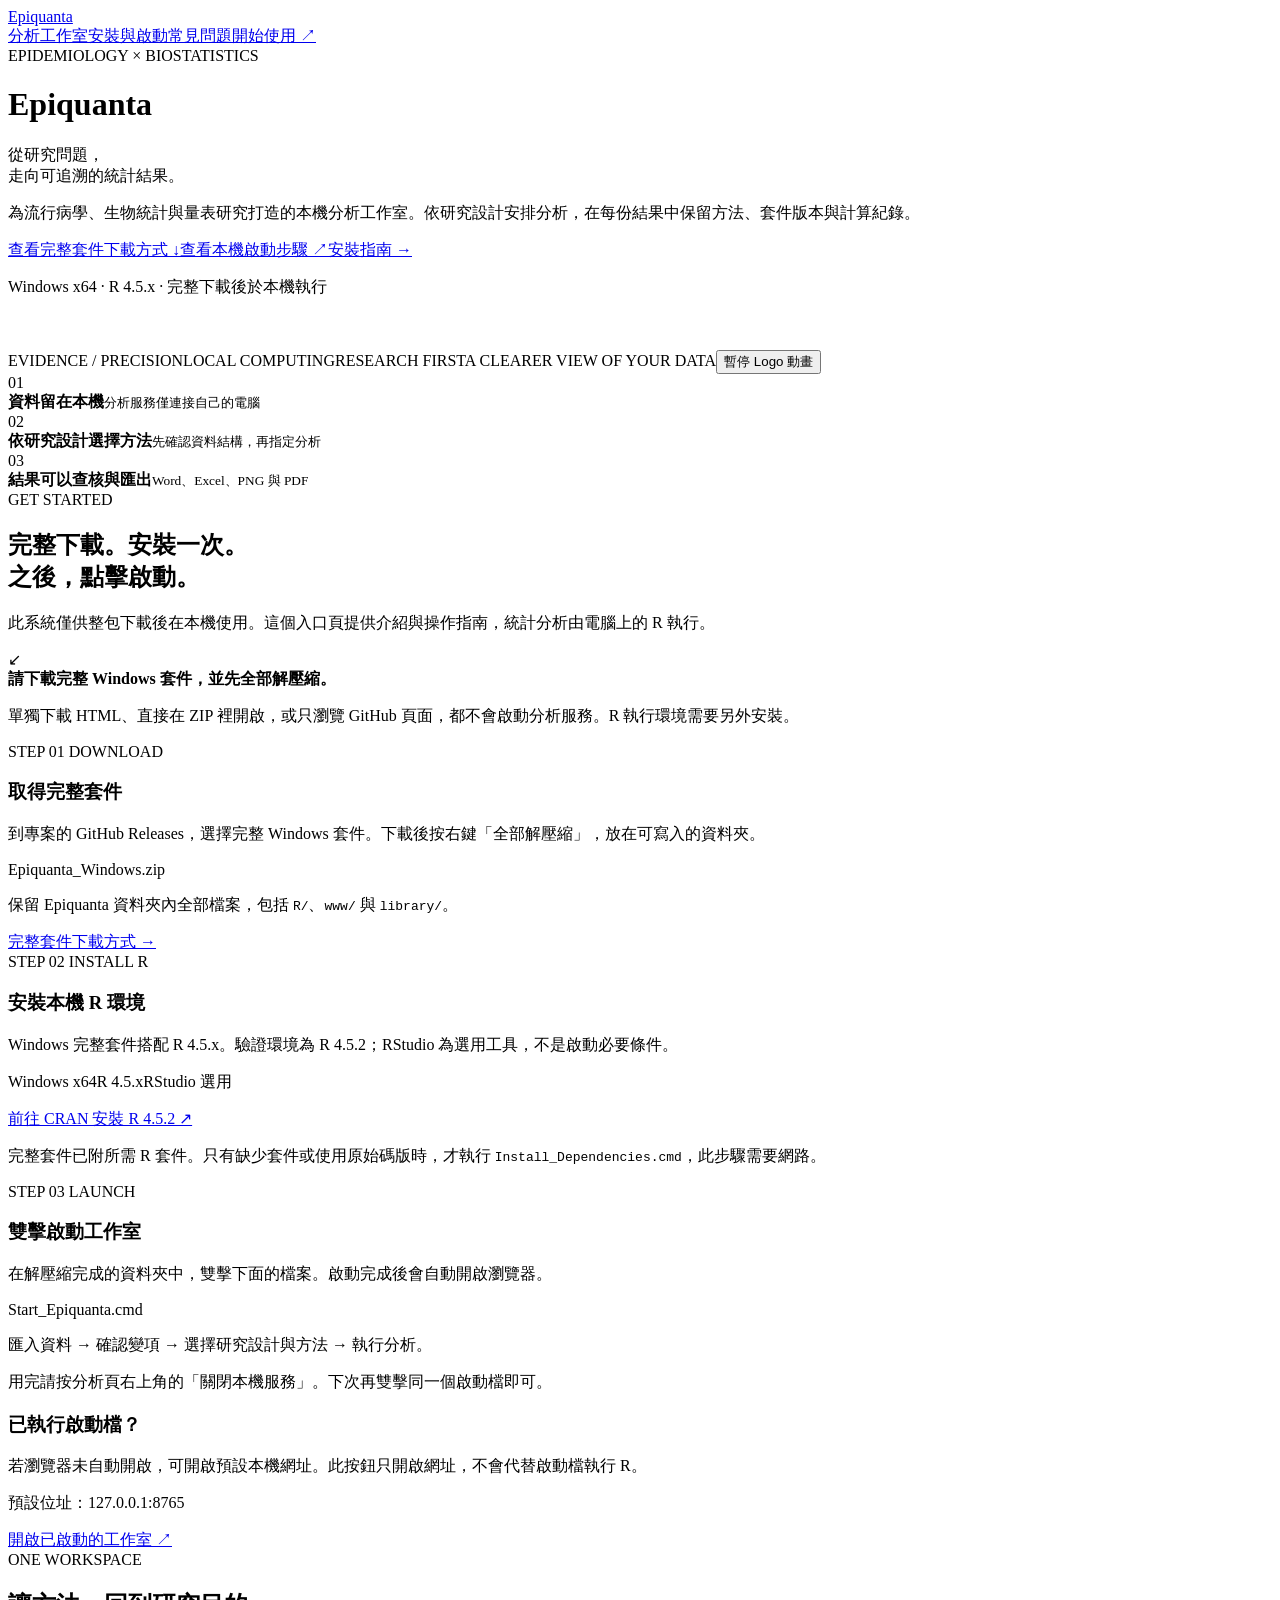
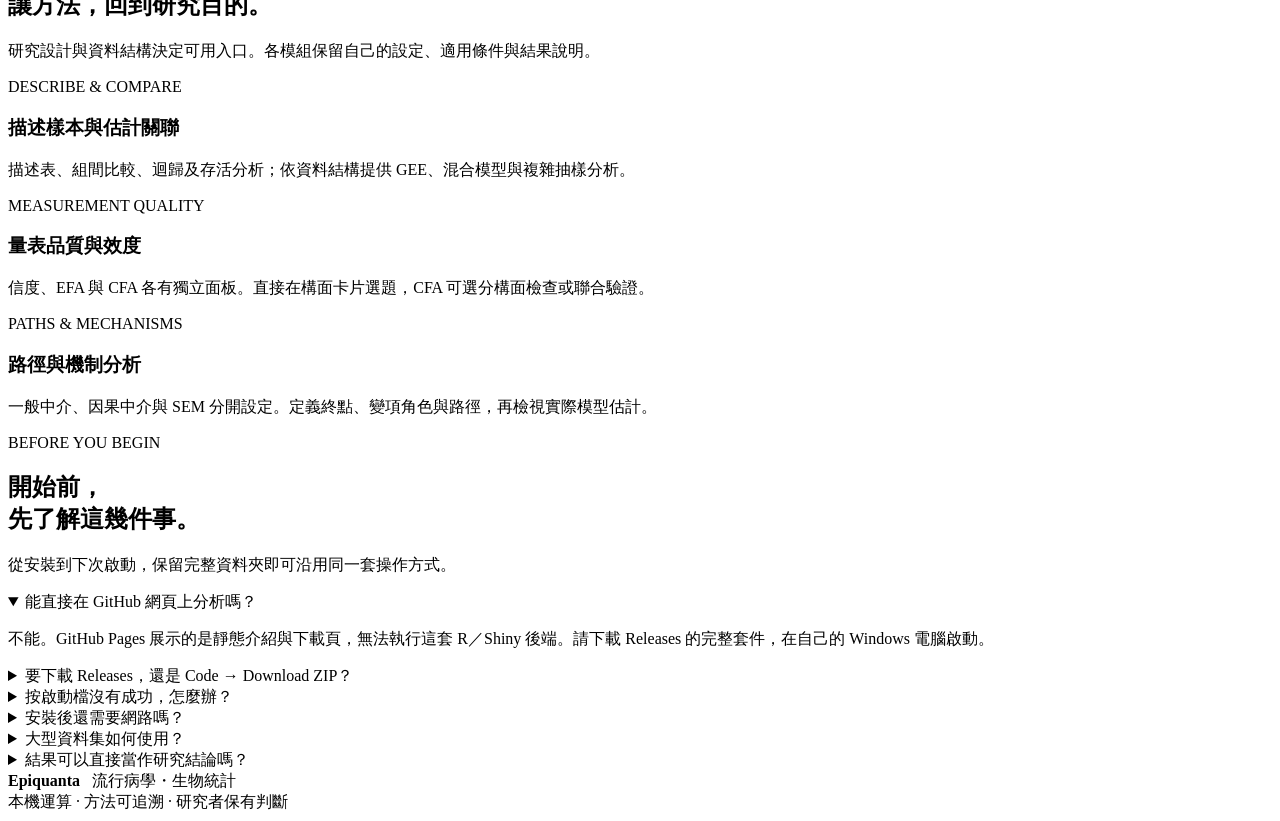
==== index.html @ 0025120f "Initial Epiquanta release" ====
<!doctype html>
<html lang="zh-Hant-TW">
<head><meta charset="utf-8"><meta name="viewport" content="width=device-width,initial-scale=1"><meta name="description" content="Epiquanta 流行病學與生物統計工作室。下載 Windows 完整套件，在自己的電腦進行統計分析。"><meta name="theme-color" content="#080f1c"><title>Epiquanta｜流行病學與生物統計工作室</title><link rel="icon" href="www/epiquanta-favicon.svg" type="image/svg+xml"><link rel="stylesheet" href="www/landing/site.css"><script src="www/landing/config.js" defer></script><script src="www/landing/site.js" defer></script></head>
<body>
<header><nav class="wrap nav" aria-label="主導覽"><a class="brand" href="#home"><img src="www/epiquanta-mark.svg" alt="">Epiquanta</a><div class="nav-links"><a href="#features">分析工作室</a><a href="#install">安裝與啟動</a><a href="#faq">常見問題</a><a class="nav-cta" href="#install">開始使用 ↗</a></div></nav></header>
<main id="home">
<div class="wrap">
<div class="hero"><div><span class="pill"><span class="dot"></span>EPIDEMIOLOGY × BIOSTATISTICS</span><h1>Epi<span>quanta</span></h1><p class="hero-tagline">從研究問題，<br>走向可追溯的統計結果。</p><p class="hero-copy">為流行病學、生物統計與量表研究打造的本機分析工作室。依研究設計安排分析，在每份結果中保留方法、套件版本與計算紀錄。</p><div class="actions"><a class="btn btn-primary download-main" href="#install" data-download>查看完整套件下載方式 ↓</a><a class="btn btn-primary local-only" href="#launch">查看本機啟動步驟 ↗</a><a class="btn" href="#install">安裝指南 <span>→</span></a></div><p class="micro">Windows x64 · R 4.5.x · 完整下載後於本機執行</p></div>
<div class="hero-visual" id="brand-scene" role="group" aria-label="Epiquanta 立體旋轉標誌"><div class="orbit" aria-hidden="true"></div><div class="orbit second" aria-hidden="true"></div><div class="coin" aria-hidden="true"><div class="coin-layer"></div><div class="coin-layer"></div><div class="coin-layer"></div><div class="coin-layer"></div><div class="coin-layer"></div><div class="face front"><img src="www/epiquanta-mark.svg" alt=""></div><div class="face back"><img src="www/epiquanta-mark.svg" alt=""></div></div><span class="visual-label top">EVIDENCE / PRECISION</span><span class="visual-label left">LOCAL COMPUTING</span><span class="visual-label right">RESEARCH FIRST</span><span class="visual-caption">A CLEARER VIEW OF YOUR DATA</span><button class="pause" id="pause-motion" type="button" aria-pressed="false">暫停 Logo 動畫</button></div></div>
<div class="facts"><div class="fact"><span>01</span><div><strong>資料留在本機</strong><small>分析服務僅連接自己的電腦</small></div></div><div class="fact"><span>02</span><div><strong>依研究設計選擇方法</strong><small>先確認資料結構，再指定分析</small></div></div><div class="fact"><span>03</span><div><strong>結果可以查核與匯出</strong><small>Word、Excel、PNG 與 PDF</small></div></div></div>
<section id="install"><div class="section-head"><div><div class="eyebrow">GET STARTED</div><h2>完整下載。安裝一次。<br>之後，點擊啟動。</h2></div><p>此系統僅供整包下載後在本機使用。這個入口頁提供介紹與操作指南，統計分析由電腦上的 R 執行。</p></div>
<div class="notice"><span class="icon" aria-hidden="true">↙</span><div><strong>請下載完整 Windows 套件，並先全部解壓縮。</strong><p>單獨下載 HTML、直接在 ZIP 裡開啟，或只瀏覽 GitHub 頁面，都不會啟動分析服務。R 執行環境需要另外安裝。</p></div></div>
<div class="steps"><article class="step"><div class="step-no">STEP 01 <span>DOWNLOAD</span></div><h3>取得完整套件</h3><p>到專案的 GitHub Releases，選擇完整 Windows 套件。下載後按右鍵「全部解壓縮」，放在可寫入的資料夾。</p><div class="file-token">Epiquanta_Windows.zip</div><p>保留 Epiquanta 資料夾內全部檔案，包括 <code>R/</code>、<code>www/</code> 與 <code>library/</code>。</p><a data-download href="#download-help">完整套件下載方式 →</a></article>
<article class="step"><div class="step-no">STEP 02 <span>INSTALL R</span></div><h3>安裝本機 R 環境</h3><p>Windows 完整套件搭配 R 4.5.x。驗證環境為 R 4.5.2；RStudio 為選用工具，不是啟動必要條件。</p><div class="tag-row"><span>Windows x64</span><span>R 4.5.x</span><span>RStudio 選用</span></div><p><a href="https://cran.r-project.org/bin/windows/base/old/4.5.2/" target="_blank" rel="noopener noreferrer">前往 CRAN 安裝 R 4.5.2 ↗</a></p><p>完整套件已附所需 R 套件。只有缺少套件或使用原始碼版時，才執行 <code>Install_Dependencies.cmd</code>，此步驟需要網路。</p></article>
<article class="step" id="launch"><div class="step-no">STEP 03 <span>LAUNCH</span></div><h3>雙擊啟動工作室</h3><p>在解壓縮完成的資料夾中，雙擊下面的檔案。啟動完成後會自動開啟瀏覽器。</p><div class="file-token">Start_Epiquanta.cmd</div><p>匯入資料 → 確認變項 → 選擇研究設計與方法 → 執行分析。</p><p>用完請按分析頁右上角的「關閉本機服務」。下次再雙擊同一個啟動檔即可。</p></article></div>
<div class="launch-panel"><div><h3>已執行啟動檔？</h3><p>若瀏覽器未自動開啟，可開啟預設本機網址。此按鈕只開啟網址，不會代替啟動檔執行 R。</p><p class="micro">預設位址：127.0.0.1:8765</p></div><a class="btn" href="http://127.0.0.1:8765/" target="_blank" rel="noopener">開啟已啟動的工作室 ↗</a></div>
</section>
<section id="features"><div class="section-head"><div><div class="eyebrow">ONE WORKSPACE</div><h2>讓方法，回到研究目的。</h2></div><p>研究設計與資料結構決定可用入口。各模組保留自己的設定、適用條件與結果說明。</p></div><div class="features"><article class="feature"><span>DESCRIBE & COMPARE</span><h3>描述樣本與估計關聯</h3><p>描述表、組間比較、迴歸及存活分析；依資料結構提供 GEE、混合模型與複雜抽樣分析。</p></article><article class="feature"><span>MEASUREMENT QUALITY</span><h3>量表品質與效度</h3><p>信度、EFA 與 CFA 各有獨立面板。直接在構面卡片選題，CFA 可選分構面檢查或聯合驗證。</p></article><article class="feature"><span>PATHS & MECHANISMS</span><h3>路徑與機制分析</h3><p>一般中介、因果中介與 SEM 分開設定。定義終點、變項角色與路徑，再檢視實際模型估計。</p></article></div></section>
<section id="faq" class="faq"><div><div class="eyebrow">BEFORE YOU BEGIN</div><h2>開始前，<br>先了解這幾件事。</h2><p>從安裝到下次啟動，保留完整資料夾即可沿用同一套操作方式。</p></div><div><details open><summary>能直接在 GitHub 網頁上分析嗎？</summary><p>不能。GitHub Pages 展示的是靜態介紹與下載頁，無法執行這套 R／Shiny 後端。請下載 Releases 的完整套件，在自己的 Windows 電腦啟動。</p></details><details id="download-help"><summary>要下載 Releases，還是 Code → Download ZIP？</summary><p id="release-status">一般使用者請到此專案 GitHub 的 Releases，下載 Epiquanta_Windows.zip。Code → Download ZIP 是原始碼版，沒有預先安裝的 library 套件，需要另外安裝相依套件。</p><p><a data-releases href="#install">查看完整套件與安裝步驟 →</a></p></details><details><summary>按啟動檔沒有成功，怎麼辦？</summary><p>先確認已完整解壓縮，並安裝 Windows x64 的 R 4.5.x。保留啟動時的錯誤訊息，查看 <code>logs/server-error.log</code> 與 <code>logs/launcher-error.log</code>。若提示缺少套件，執行 <code>Install_Dependencies.cmd</code>。若 8765 被其他程式占用，先關閉該程式再重啟。</p></details><details><summary>安裝後還需要網路嗎？</summary><p>完整套件與 R 安裝完成後，啟動及分析可在本機進行。首次下載 R、完整套件或補裝 R 套件需要網路；本程式沒有上傳研究資料到雲端分析的流程。</p></details><details><summary>大型資料集如何使用？</summary><p>進入工作室後選「本機大檔（免上傳）」，先讀取欄名並選擇必要欄位。資料與模型矩陣仍使用記憶體，所需 RAM 可能高於檔案大小。詳細操作可在工作室的「方法與操作」查看。</p></details><details><summary>結果可以直接當作研究結論嗎？</summary><p>結果反映你指定的資料與模型，仍需檢查研究設計、資料品質、模型假設及估計限制。軟體不會代替研究者決定變項、刪題或判定因果。</p></details></div></section>
</div></main><footer><div class="wrap footer-inner"><div><strong>Epiquanta</strong> &nbsp; 流行病學・生物統計</div><div>本機運算 · 方法可追溯 · 研究者保有判斷</div></div></footer>
</body></html>
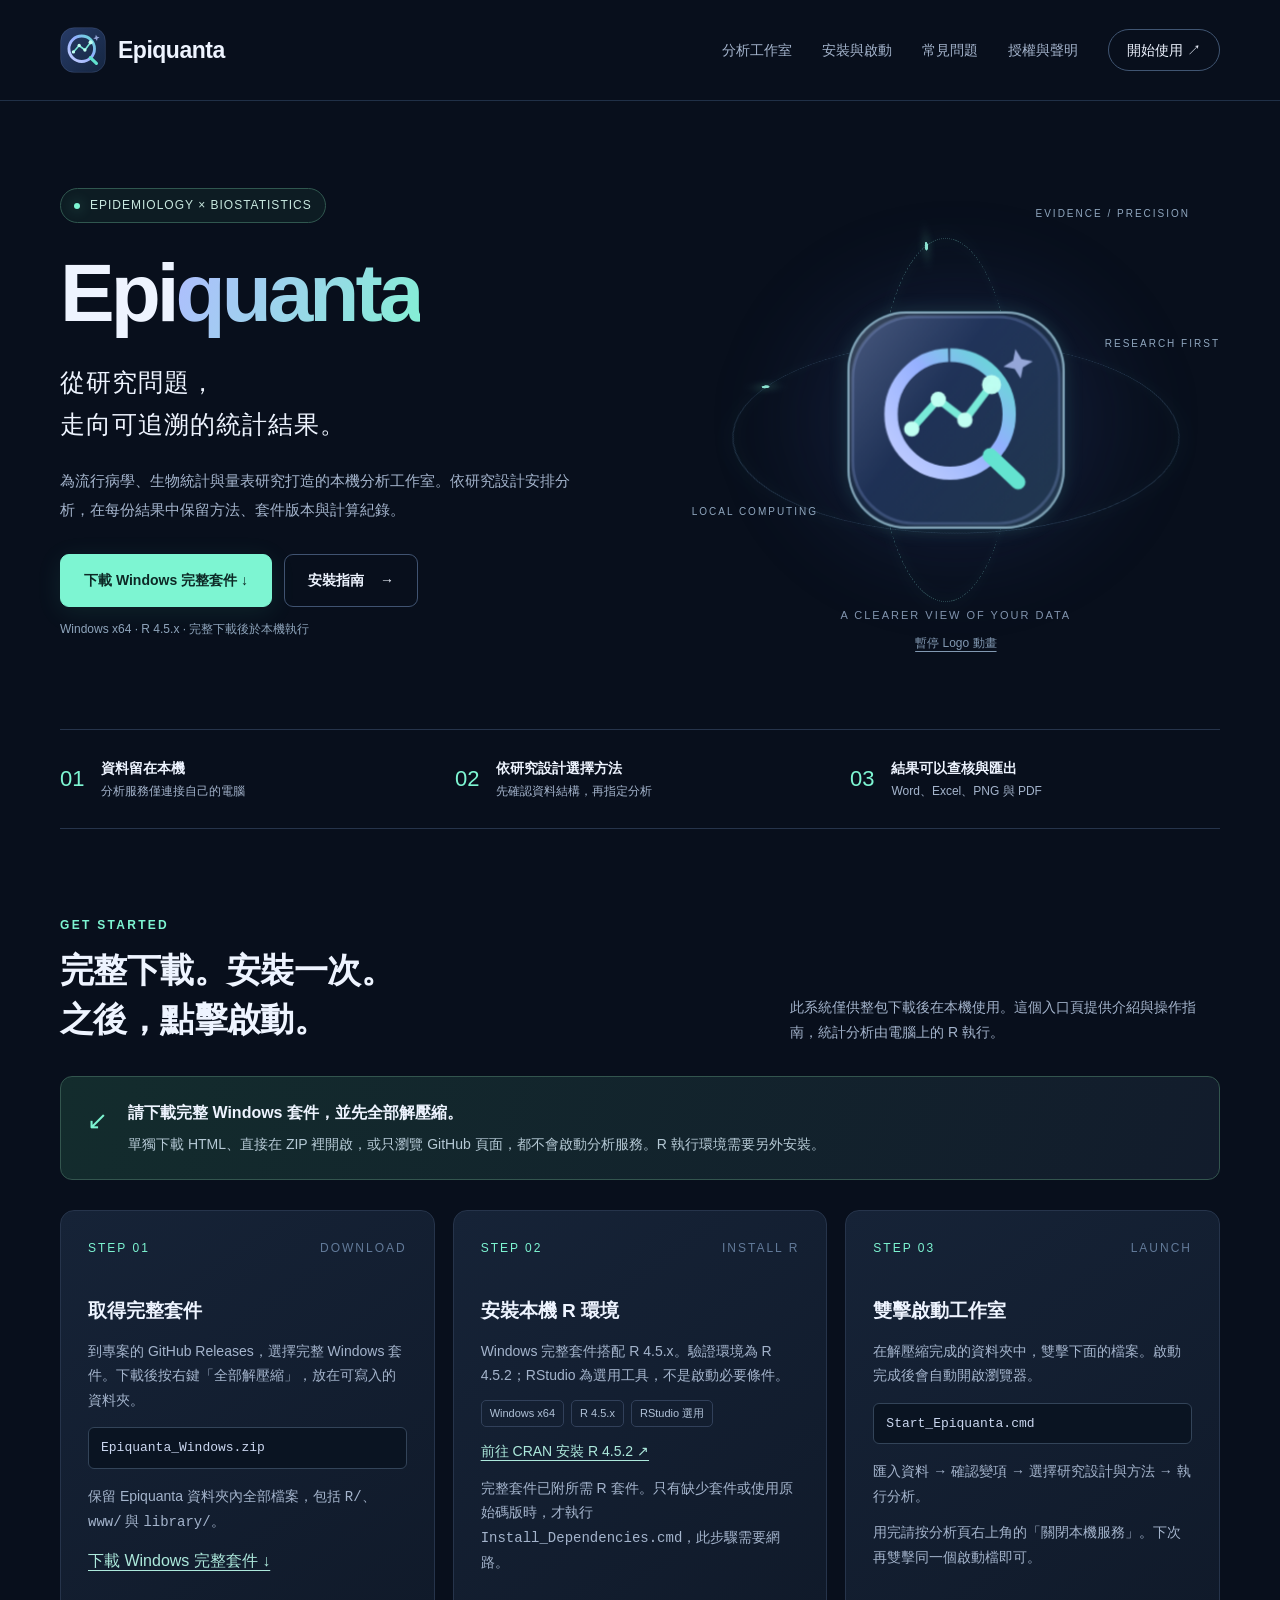
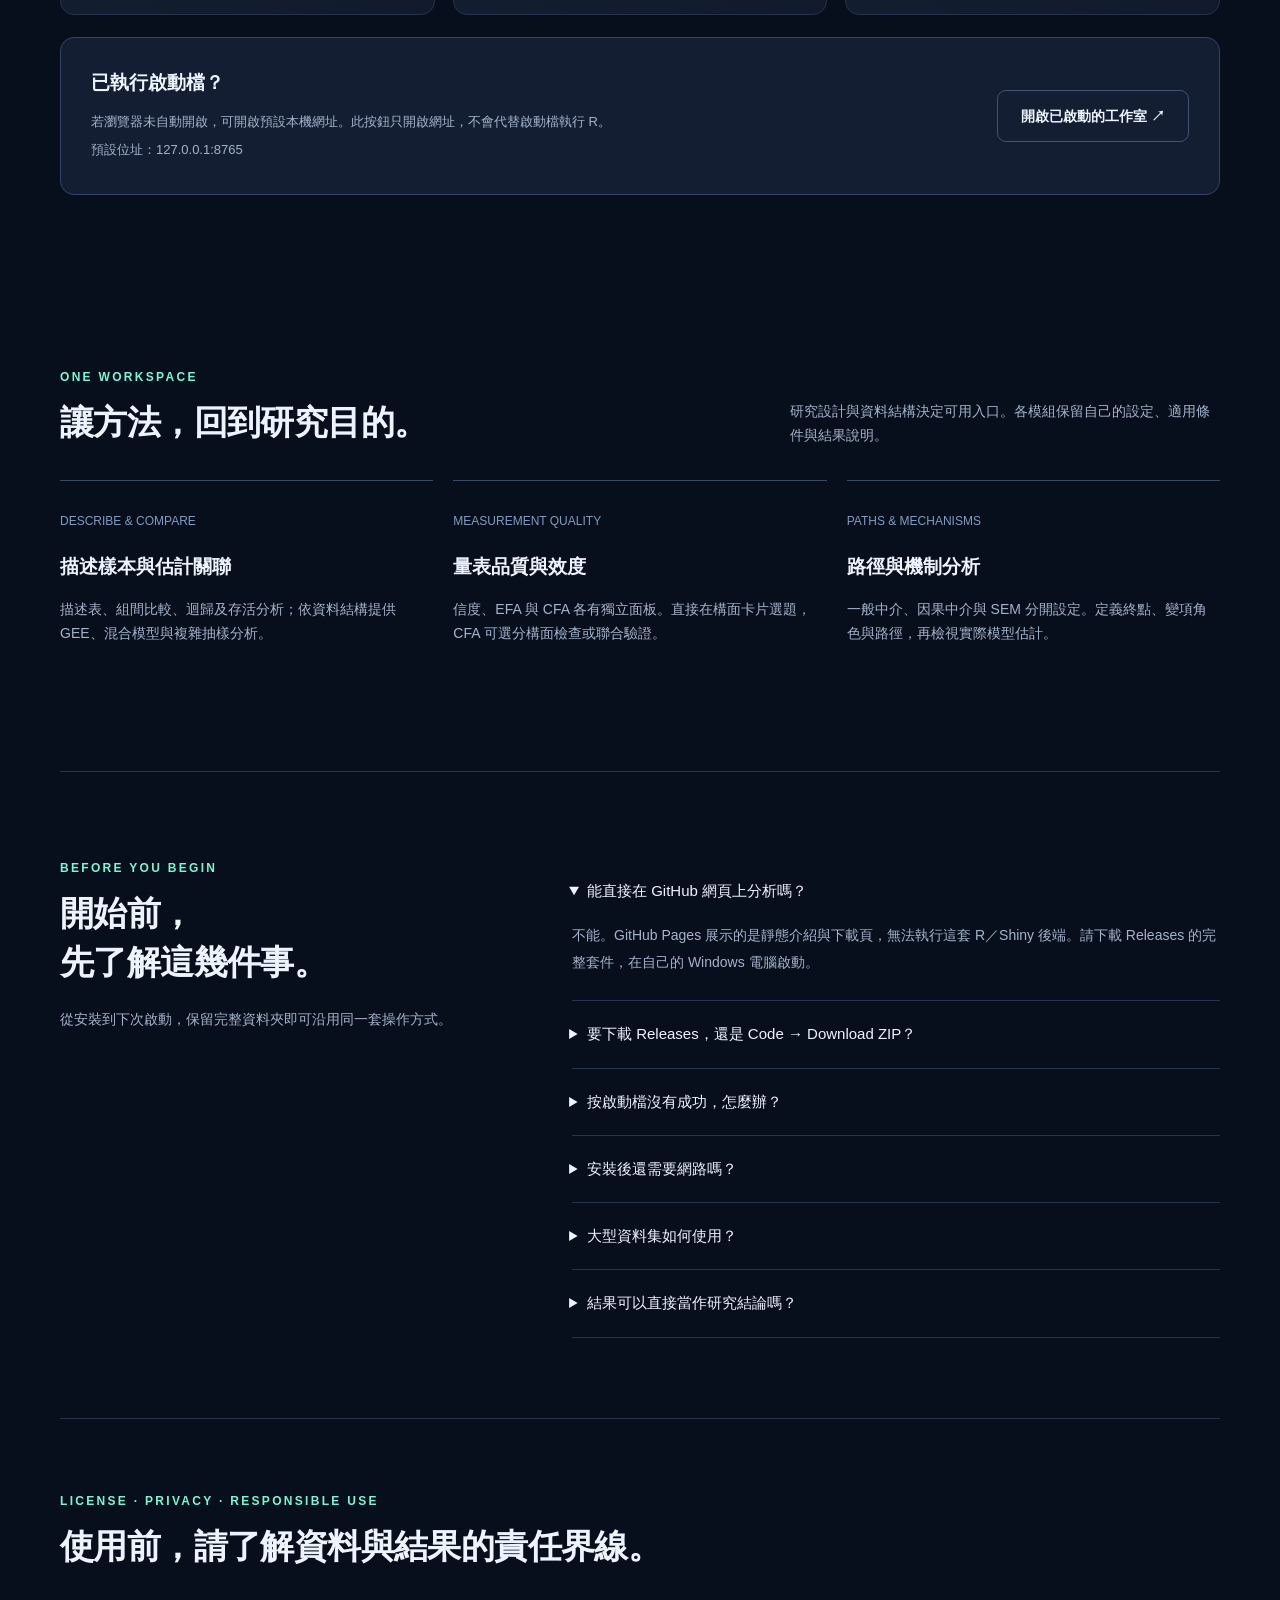
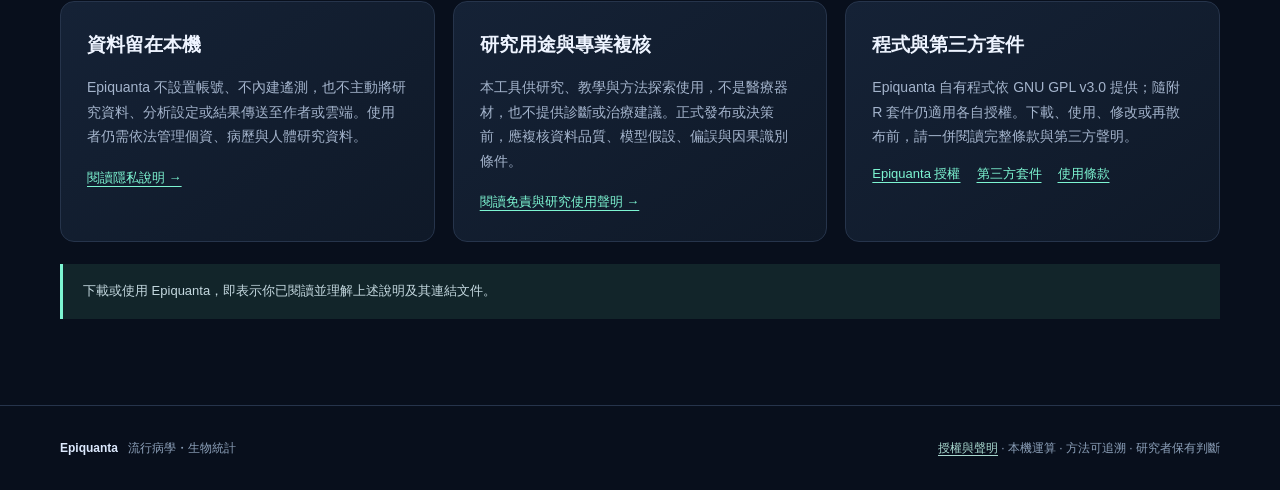
==== commit c72b6924: "Add files via upload" ====
--- a/index.html
+++ b/index.html
@@ -1,21 +1,22 @@
-<!doctype html>
-<html lang="zh-Hant-TW">
-<head><meta charset="utf-8"><meta name="viewport" content="width=device-width,initial-scale=1"><meta name="description" content="Epiquanta 流行病學與生物統計工作室。下載 Windows 完整套件，在自己的電腦進行統計分析。"><meta name="theme-color" content="#080f1c"><title>Epiquanta｜流行病學與生物統計工作室</title><link rel="icon" href="www/epiquanta-favicon.svg" type="image/svg+xml"><link rel="stylesheet" href="www/landing/site.css"><script src="www/landing/config.js" defer></script><script src="www/landing/site.js" defer></script></head>
-<body>
-<header><nav class="wrap nav" aria-label="主導覽"><a class="brand" href="#home"><img src="www/epiquanta-mark.svg" alt="">Epiquanta</a><div class="nav-links"><a href="#features">分析工作室</a><a href="#install">安裝與啟動</a><a href="#faq">常見問題</a><a class="nav-cta" href="#install">開始使用 ↗</a></div></nav></header>
-<main id="home">
-<div class="wrap">
-<div class="hero"><div><span class="pill"><span class="dot"></span>EPIDEMIOLOGY × BIOSTATISTICS</span><h1>Epi<span>quanta</span></h1><p class="hero-tagline">從研究問題，<br>走向可追溯的統計結果。</p><p class="hero-copy">為流行病學、生物統計與量表研究打造的本機分析工作室。依研究設計安排分析，在每份結果中保留方法、套件版本與計算紀錄。</p><div class="actions"><a class="btn btn-primary download-main" href="#install" data-download>查看完整套件下載方式 ↓</a><a class="btn btn-primary local-only" href="#launch">查看本機啟動步驟 ↗</a><a class="btn" href="#install">安裝指南 <span>→</span></a></div><p class="micro">Windows x64 · R 4.5.x · 完整下載後於本機執行</p></div>
-<div class="hero-visual" id="brand-scene" role="group" aria-label="Epiquanta 立體旋轉標誌"><div class="orbit" aria-hidden="true"></div><div class="orbit second" aria-hidden="true"></div><div class="coin" aria-hidden="true"><div class="coin-layer"></div><div class="coin-layer"></div><div class="coin-layer"></div><div class="coin-layer"></div><div class="coin-layer"></div><div class="face front"><img src="www/epiquanta-mark.svg" alt=""></div><div class="face back"><img src="www/epiquanta-mark.svg" alt=""></div></div><span class="visual-label top">EVIDENCE / PRECISION</span><span class="visual-label left">LOCAL COMPUTING</span><span class="visual-label right">RESEARCH FIRST</span><span class="visual-caption">A CLEARER VIEW OF YOUR DATA</span><button class="pause" id="pause-motion" type="button" aria-pressed="false">暫停 Logo 動畫</button></div></div>
+<!doctype html>
+<html lang="zh-Hant-TW">
+<head><meta charset="utf-8"><meta name="viewport" content="width=device-width,initial-scale=1"><meta name="description" content="Epiquanta 流行病學與生物統計工作室。下載 Windows 完整套件，在自己的電腦進行統計分析。"><meta name="theme-color" content="#080f1c"><title>Epiquanta｜流行病學與生物統計工作室</title><link rel="icon" href="epiquanta-favicon.svg" type="image/svg+xml"><link rel="stylesheet" href="site.css"><link rel="stylesheet" href="legal.css"><script src="config.js" defer></script><script src="site.js" defer></script></head>
+<body>
+<header><nav class="wrap nav" aria-label="主導覽"><a class="brand" href="#home"><img src="epiquanta-mark.svg" alt="">Epiquanta</a><div class="nav-links"><a href="#features">分析工作室</a><a href="#install">安裝與啟動</a><a href="#faq">常見問題</a><a href="#legal">授權與聲明</a><a class="nav-cta" href="#install">開始使用 ↗</a></div></nav></header>
+<main id="home">
+<div class="wrap">
+<div class="hero"><div><span class="pill"><span class="dot"></span>EPIDEMIOLOGY × BIOSTATISTICS</span><h1>Epi<span>quanta</span></h1><p class="hero-tagline">從研究問題，<br>走向可追溯的統計結果。</p><p class="hero-copy">為流行病學、生物統計與量表研究打造的本機分析工作室。依研究設計安排分析，在每份結果中保留方法、套件版本與計算紀錄。</p><div class="actions"><a class="btn btn-primary download-main" href="#install" data-download>查看完整套件下載方式 ↓</a><a class="btn btn-primary local-only" href="#launch">查看本機啟動步驟 ↗</a><a class="btn" href="#install">安裝指南 <span>→</span></a></div><p class="micro">Windows x64 · R 4.5.x · 完整下載後於本機執行</p></div>
+<div class="hero-visual" id="brand-scene" role="group" aria-label="Epiquanta 立體旋轉標誌"><div class="orbit" aria-hidden="true"></div><div class="orbit second" aria-hidden="true"></div><div class="coin" aria-hidden="true"><div class="coin-layer"></div><div class="coin-layer"></div><div class="coin-layer"></div><div class="coin-layer"></div><div class="coin-layer"></div><div class="face front"><img src="epiquanta-mark.svg" alt=""></div><div class="face back"><img src="epiquanta-mark.svg" alt=""></div></div><span class="visual-label top">EVIDENCE / PRECISION</span><span class="visual-label left">LOCAL COMPUTING</span><span class="visual-label right">RESEARCH FIRST</span><span class="visual-caption">A CLEARER VIEW OF YOUR DATA</span><button class="pause" id="pause-motion" type="button" aria-pressed="false">暫停 Logo 動畫</button></div></div>
 <div class="facts"><div class="fact"><span>01</span><div><strong>資料留在本機</strong><small>分析服務僅連接自己的電腦</small></div></div><div class="fact"><span>02</span><div><strong>依研究設計選擇方法</strong><small>先確認資料結構，再指定分析</small></div></div><div class="fact"><span>03</span><div><strong>結果可以查核與匯出</strong><small>Word、Excel、PNG 與 PDF</small></div></div></div>
-<section id="install"><div class="section-head"><div><div class="eyebrow">GET STARTED</div><h2>完整下載。安裝一次。<br>之後，點擊啟動。</h2></div><p>此系統僅供整包下載後在本機使用。這個入口頁提供介紹與操作指南，統計分析由電腦上的 R 執行。</p></div>
-<div class="notice"><span class="icon" aria-hidden="true">↙</span><div><strong>請下載完整 Windows 套件，並先全部解壓縮。</strong><p>單獨下載 HTML、直接在 ZIP 裡開啟，或只瀏覽 GitHub 頁面，都不會啟動分析服務。R 執行環境需要另外安裝。</p></div></div>
-<div class="steps"><article class="step"><div class="step-no">STEP 01 <span>DOWNLOAD</span></div><h3>取得完整套件</h3><p>到專案的 GitHub Releases，選擇完整 Windows 套件。下載後按右鍵「全部解壓縮」，放在可寫入的資料夾。</p><div class="file-token">Epiquanta_Windows.zip</div><p>保留 Epiquanta 資料夾內全部檔案，包括 <code>R/</code>、<code>www/</code> 與 <code>library/</code>。</p><a data-download href="#download-help">完整套件下載方式 →</a></article>
-<article class="step"><div class="step-no">STEP 02 <span>INSTALL R</span></div><h3>安裝本機 R 環境</h3><p>Windows 完整套件搭配 R 4.5.x。驗證環境為 R 4.5.2；RStudio 為選用工具，不是啟動必要條件。</p><div class="tag-row"><span>Windows x64</span><span>R 4.5.x</span><span>RStudio 選用</span></div><p><a href="https://cran.r-project.org/bin/windows/base/old/4.5.2/" target="_blank" rel="noopener noreferrer">前往 CRAN 安裝 R 4.5.2 ↗</a></p><p>完整套件已附所需 R 套件。只有缺少套件或使用原始碼版時，才執行 <code>Install_Dependencies.cmd</code>，此步驟需要網路。</p></article>
-<article class="step" id="launch"><div class="step-no">STEP 03 <span>LAUNCH</span></div><h3>雙擊啟動工作室</h3><p>在解壓縮完成的資料夾中，雙擊下面的檔案。啟動完成後會自動開啟瀏覽器。</p><div class="file-token">Start_Epiquanta.cmd</div><p>匯入資料 → 確認變項 → 選擇研究設計與方法 → 執行分析。</p><p>用完請按分析頁右上角的「關閉本機服務」。下次再雙擊同一個啟動檔即可。</p></article></div>
-<div class="launch-panel"><div><h3>已執行啟動檔？</h3><p>若瀏覽器未自動開啟，可開啟預設本機網址。此按鈕只開啟網址，不會代替啟動檔執行 R。</p><p class="micro">預設位址：127.0.0.1:8765</p></div><a class="btn" href="http://127.0.0.1:8765/" target="_blank" rel="noopener">開啟已啟動的工作室 ↗</a></div>
-</section>
-<section id="features"><div class="section-head"><div><div class="eyebrow">ONE WORKSPACE</div><h2>讓方法，回到研究目的。</h2></div><p>研究設計與資料結構決定可用入口。各模組保留自己的設定、適用條件與結果說明。</p></div><div class="features"><article class="feature"><span>DESCRIBE & COMPARE</span><h3>描述樣本與估計關聯</h3><p>描述表、組間比較、迴歸及存活分析；依資料結構提供 GEE、混合模型與複雜抽樣分析。</p></article><article class="feature"><span>MEASUREMENT QUALITY</span><h3>量表品質與效度</h3><p>信度、EFA 與 CFA 各有獨立面板。直接在構面卡片選題，CFA 可選分構面檢查或聯合驗證。</p></article><article class="feature"><span>PATHS & MECHANISMS</span><h3>路徑與機制分析</h3><p>一般中介、因果中介與 SEM 分開設定。定義終點、變項角色與路徑，再檢視實際模型估計。</p></article></div></section>
-<section id="faq" class="faq"><div><div class="eyebrow">BEFORE YOU BEGIN</div><h2>開始前，<br>先了解這幾件事。</h2><p>從安裝到下次啟動，保留完整資料夾即可沿用同一套操作方式。</p></div><div><details open><summary>能直接在 GitHub 網頁上分析嗎？</summary><p>不能。GitHub Pages 展示的是靜態介紹與下載頁，無法執行這套 R／Shiny 後端。請下載 Releases 的完整套件，在自己的 Windows 電腦啟動。</p></details><details id="download-help"><summary>要下載 Releases，還是 Code → Download ZIP？</summary><p id="release-status">一般使用者請到此專案 GitHub 的 Releases，下載 Epiquanta_Windows.zip。Code → Download ZIP 是原始碼版，沒有預先安裝的 library 套件，需要另外安裝相依套件。</p><p><a data-releases href="#install">查看完整套件與安裝步驟 →</a></p></details><details><summary>按啟動檔沒有成功，怎麼辦？</summary><p>先確認已完整解壓縮，並安裝 Windows x64 的 R 4.5.x。保留啟動時的錯誤訊息，查看 <code>logs/server-error.log</code> 與 <code>logs/launcher-error.log</code>。若提示缺少套件，執行 <code>Install_Dependencies.cmd</code>。若 8765 被其他程式占用，先關閉該程式再重啟。</p></details><details><summary>安裝後還需要網路嗎？</summary><p>完整套件與 R 安裝完成後，啟動及分析可在本機進行。首次下載 R、完整套件或補裝 R 套件需要網路；本程式沒有上傳研究資料到雲端分析的流程。</p></details><details><summary>大型資料集如何使用？</summary><p>進入工作室後選「本機大檔（免上傳）」，先讀取欄名並選擇必要欄位。資料與模型矩陣仍使用記憶體，所需 RAM 可能高於檔案大小。詳細操作可在工作室的「方法與操作」查看。</p></details><details><summary>結果可以直接當作研究結論嗎？</summary><p>結果反映你指定的資料與模型，仍需檢查研究設計、資料品質、模型假設及估計限制。軟體不會代替研究者決定變項、刪題或判定因果。</p></details></div></section>
-</div></main><footer><div class="wrap footer-inner"><div><strong>Epiquanta</strong> &nbsp; 流行病學・生物統計</div><div>本機運算 · 方法可追溯 · 研究者保有判斷</div></div></footer>
-</body></html>
+<section id="install"><div class="section-head"><div><div class="eyebrow">GET STARTED</div><h2>完整下載。安裝一次。<br>之後，點擊啟動。</h2></div><p>此系統僅供整包下載後在本機使用。這個入口頁提供介紹與操作指南，統計分析由電腦上的 R 執行。</p></div>
+<div class="notice"><span class="icon" aria-hidden="true">↙</span><div><strong>請下載完整 Windows 套件，並先全部解壓縮。</strong><p>單獨下載 HTML、直接在 ZIP 裡開啟，或只瀏覽 GitHub 頁面，都不會啟動分析服務。R 執行環境需要另外安裝。</p></div></div>
+<div class="steps"><article class="step"><div class="step-no">STEP 01 <span>DOWNLOAD</span></div><h3>取得完整套件</h3><p>到專案的 GitHub Releases，選擇完整 Windows 套件。下載後按右鍵「全部解壓縮」，放在可寫入的資料夾。</p><div class="file-token">Epiquanta_Windows.zip</div><p>保留 Epiquanta 資料夾內全部檔案，包括 <code>R/</code>、<code>www/</code> 與 <code>library/</code>。</p><a data-download href="#download-help">完整套件下載方式 →</a></article>
+<article class="step"><div class="step-no">STEP 02 <span>INSTALL R</span></div><h3>安裝本機 R 環境</h3><p>Windows 完整套件搭配 R 4.5.x。驗證環境為 R 4.5.2；RStudio 為選用工具，不是啟動必要條件。</p><div class="tag-row"><span>Windows x64</span><span>R 4.5.x</span><span>RStudio 選用</span></div><p><a href="https://cran.r-project.org/bin/windows/base/old/4.5.2/" target="_blank" rel="noopener noreferrer">前往 CRAN 安裝 R 4.5.2 ↗</a></p><p>完整套件已附所需 R 套件。只有缺少套件或使用原始碼版時，才執行 <code>Install_Dependencies.cmd</code>，此步驟需要網路。</p></article>
+<article class="step" id="launch"><div class="step-no">STEP 03 <span>LAUNCH</span></div><h3>雙擊啟動工作室</h3><p>在解壓縮完成的資料夾中，雙擊下面的檔案。啟動完成後會自動開啟瀏覽器。</p><div class="file-token">Start_Epiquanta.cmd</div><p>匯入資料 → 確認變項 → 選擇研究設計與方法 → 執行分析。</p><p>用完請按分析頁右上角的「關閉本機服務」。下次再雙擊同一個啟動檔即可。</p></article></div>
+<div class="launch-panel"><div><h3>已執行啟動檔？</h3><p>若瀏覽器未自動開啟，可開啟預設本機網址。此按鈕只開啟網址，不會代替啟動檔執行 R。</p><p class="micro">預設位址：127.0.0.1:8765</p></div><a class="btn" href="http://127.0.0.1:8765/" target="_blank" rel="noopener">開啟已啟動的工作室 ↗</a></div>
+</section>
+<section id="features"><div class="section-head"><div><div class="eyebrow">ONE WORKSPACE</div><h2>讓方法，回到研究目的。</h2></div><p>研究設計與資料結構決定可用入口。各模組保留自己的設定、適用條件與結果說明。</p></div><div class="features"><article class="feature"><span>DESCRIBE & COMPARE</span><h3>描述樣本與估計關聯</h3><p>描述表、組間比較、迴歸及存活分析；依資料結構提供 GEE、混合模型與複雜抽樣分析。</p></article><article class="feature"><span>MEASUREMENT QUALITY</span><h3>量表品質與效度</h3><p>信度、EFA 與 CFA 各有獨立面板。直接在構面卡片選題，CFA 可選分構面檢查或聯合驗證。</p></article><article class="feature"><span>PATHS & MECHANISMS</span><h3>路徑與機制分析</h3><p>一般中介、因果中介與 SEM 分開設定。定義終點、變項角色與路徑，再檢視實際模型估計。</p></article></div></section>
+<section id="faq" class="faq"><div><div class="eyebrow">BEFORE YOU BEGIN</div><h2>開始前，<br>先了解這幾件事。</h2><p>從安裝到下次啟動，保留完整資料夾即可沿用同一套操作方式。</p></div><div><details open><summary>能直接在 GitHub 網頁上分析嗎？</summary><p>不能。GitHub Pages 展示的是靜態介紹與下載頁，無法執行這套 R／Shiny 後端。請下載 Releases 的完整套件，在自己的 Windows 電腦啟動。</p></details><details id="download-help"><summary>要下載 Releases，還是 Code → Download ZIP？</summary><p id="release-status">一般使用者請到此專案 GitHub 的 Releases，下載 Epiquanta_Windows.zip。Code → Download ZIP 是原始碼版，沒有預先安裝的 library 套件，需要另外安裝相依套件。</p><p><a data-releases href="#install">查看完整套件與安裝步驟 →</a></p></details><details><summary>按啟動檔沒有成功，怎麼辦？</summary><p>先確認已完整解壓縮，並安裝 Windows x64 的 R 4.5.x。保留啟動時的錯誤訊息，查看 <code>logs/server-error.log</code> 與 <code>logs/launcher-error.log</code>。若提示缺少套件，執行 <code>Install_Dependencies.cmd</code>。若 8765 被其他程式占用，先關閉該程式再重啟。</p></details><details><summary>安裝後還需要網路嗎？</summary><p>完整套件與 R 安裝完成後，啟動及分析可在本機進行。首次下載 R、完整套件或補裝 R 套件需要網路；本程式沒有上傳研究資料到雲端分析的流程。</p></details><details><summary>大型資料集如何使用？</summary><p>進入工作室後選「本機大檔（免上傳）」，先讀取欄名並選擇必要欄位。資料與模型矩陣仍使用記憶體，所需 RAM 可能高於檔案大小。詳細操作可在工作室的「方法與操作」查看。</p></details><details><summary>結果可以直接當作研究結論嗎？</summary><p>結果反映你指定的資料與模型，仍需檢查研究設計、資料品質、模型假設及估計限制。軟體不會代替研究者決定變項、刪題或判定因果。</p></details></div></section>
+<section id="legal" class="legal"><div class="legal-head"><div class="eyebrow">LICENSE · PRIVACY · RESPONSIBLE USE</div><h2>使用前，請了解資料與結果的責任界線。</h2></div><div class="legal-grid"><article><h3>資料留在本機</h3><p>Epiquanta 不設置帳號、不內建遙測，也不主動將研究資料、分析設定或結果傳送至作者或雲端。使用者仍需依法管理個資、病歷與人體研究資料。</p><a href="PRIVACY.md">閱讀隱私說明 →</a></article><article><h3>研究用途與專業複核</h3><p>本工具供研究、教學與方法探索使用，不是醫療器材，也不提供診斷或治療建議。正式發布或決策前，應複核資料品質、模型假設、偏誤與因果識別條件。</p><a href="DISCLAIMER.md">閱讀免責與研究使用聲明 →</a></article><article><h3>程式與第三方套件</h3><p>Epiquanta 自有程式依 GNU GPL v3.0 提供；隨附 R 套件仍適用各自授權。下載、使用、修改或再散布前，請一併閱讀完整條款與第三方聲明。</p><div class="legal-links"><a href="LICENSE">Epiquanta 授權</a><a href="THIRD_PARTY_NOTICES.md">第三方套件</a><a href="TERMS.md">使用條款</a></div></article></div><p class="legal-consent">下載或使用 Epiquanta，即表示你已閱讀並理解上述說明及其連結文件。</p></section>
+</div></main><footer><div class="wrap footer-inner"><div><strong>Epiquanta</strong> &nbsp; 流行病學・生物統計</div><div><a href="#legal">授權與聲明</a> · 本機運算 · 方法可追溯 · 研究者保有判斷</div></div></footer>
+</body></html>
--- a/site.css
+++ b/site.css
@@ -0,0 +1 @@
+:root{color-scheme:dark;--bg:#080f1c;--surface:#101b2c;--line:#26344b;--ink:#eef4ff;--muted:#a4b4cc;--mint:#7df5d2;--blue:#91aaff;font-family:Inter,"Segoe UI","Microsoft JhengHei",sans-serif}*{box-sizing:border-box}html{scroll-behavior:smooth;scroll-padding-top:32px}body{margin:0;background:var(--bg);color:var(--ink);line-height:1.75}a{color:inherit}button,input{font:inherit}a,button{touch-action:manipulation}a:focus-visible,button:focus-visible,summary:focus-visible{outline:3px solid var(--mint);outline-offset:5px}.wrap{width:min(1160px,calc(100% - 64px));margin:auto}header{border-bottom:1px solid #203047}.nav{height:100px;display:flex;align-items:center;justify-content:space-between;gap:24px}.brand{display:flex;align-items:center;gap:12px;text-decoration:none;font-size:23px;font-weight:700;letter-spacing:-.5px}.brand img{width:46px;height:46px}.nav-links{display:flex;align-items:center;gap:30px;font-size:14px;color:var(--muted)}.nav-links a{text-decoration:none}.nav-links a:hover{color:var(--mint)}.nav-links .nav-cta{border:1px solid #405572;padding:8px 18px;border-radius:30px;color:var(--ink)}.hero{display:grid;grid-template-columns:1.12fr 1fr;gap:40px;align-items:center;padding:84px 0 74px;min-height:620px}.eyebrow{font-size:12px;letter-spacing:2.3px;color:var(--mint);font-weight:600;text-transform:uppercase}.pill{display:inline-flex;align-items:center;gap:10px;border:1px solid #30574f;padding:6px 13px;border-radius:30px;font-size:12px;letter-spacing:1px;color:#c8e8df;background:#122b2b80}.dot{width:6px;height:6px;border-radius:50%;background:var(--mint);box-shadow:0 0 14px #7df5d277}h1{font-size:clamp(48px,6.5vw,82px);line-height:1.07;letter-spacing:-4px;font-weight:650;margin:26px 0 24px}h1 span{background:linear-gradient(115deg,#b0bcff,#83f0d4);color:transparent;background-clip:text}.hero-tagline{font-size:25px;line-height:1.7;margin:0 0 20px;letter-spacing:1px}.hero-copy{max-width:520px;color:var(--muted);font-size:15px;line-height:1.95}.actions{display:flex;flex-wrap:wrap;gap:12px;margin:30px 0 12px}.btn{display:inline-flex;justify-content:center;align-items:center;gap:16px;padding:13px 23px;border-radius:9px;border:1px solid #405371;background:transparent;color:var(--ink);font-size:14px;font-weight:600;text-decoration:none;cursor:pointer}.btn-primary{color:#0d2926;background:var(--mint);border-color:var(--mint);box-shadow:0 5px 26px #52f4c318}.btn:hover{transform:translateY(-2px);filter:brightness(1.08)}.micro{font-size:12px;color:#8fa5bc}.hero-visual{position:relative;min-height:470px;display:flex;align-items:center;justify-content:center;perspective:1100px;isolation:isolate}.hero-visual:before{content:"";position:absolute;inset:8%;background:radial-gradient(ellipse,#344a9a50,transparent 66%);filter:blur(30px)}.orbit{position:absolute;width:440px;height:440px;border:1px solid #46648270;border-radius:50%;transform:rotateX(65deg) rotateZ(-25deg);box-shadow:0 0 26px #7cead009,inset 0 0 20px #7cead009}.orbit.second{width:360px;height:360px;border-style:dashed;transform:rotateY(68deg) rotateZ(18deg);border-color:#80d7cf48}.orbit:after{content:"";position:absolute;left:15%;top:12%;width:8px;height:8px;border-radius:50%;background:#8be2d0;box-shadow:0 0 18px #7df5d2}.coin{position:relative;width:214px;height:214px;transform-style:preserve-3d;animation:rotate-mark 14s linear infinite;will-change:transform}.coin-layer{position:absolute;inset:0;border-radius:58px;background:linear-gradient(120deg,#a9c2f0,#243c63 28%,#82c8c2 65%,#243350);border:1px solid #78a9bd88;box-shadow:0 0 2px #91cce8}.coin-layer:nth-child(1){transform:translateZ(-16px)}.coin-layer:nth-child(2){transform:translateZ(-10px)}.coin-layer:nth-child(3){transform:translateZ(-4px)}.coin-layer:nth-child(4){transform:translateZ(2px)}.coin-layer:nth-child(5){transform:translateZ(8px)}.face{position:absolute;inset:0;backface-visibility:hidden;border-radius:58px;background:#182943;border:2px solid #c9f2ff99;box-shadow:0 0 20px #78e5d327;overflow:hidden}.face img{width:100%;height:100%}.face.front{transform:translateZ(14px)}.face.back{transform:rotateY(180deg) translateZ(17px)}.face:after{content:"";position:absolute;inset:0;background:linear-gradient(125deg,#ffffff28,transparent 40%,#acfbef15);pointer-events:none}.visual-caption{position:absolute;bottom:30px;text-align:center;font-size:11px;letter-spacing:2px;color:#8194ae}.visual-label{position:absolute;font-size:10px;letter-spacing:2px;color:#90a7bf}.visual-label.top{top:20px;right:30px}.visual-label.left{left:0;bottom:135px}.visual-label.right{right:0;top:150px}.pause{position:absolute;bottom:0;border:0;background:none;color:#8299b2;font-size:12px;cursor:pointer;text-decoration:underline;text-underline-offset:4px}.paused .coin{animation-play-state:paused}.facts{display:grid;grid-template-columns:repeat(3,1fr);padding:26px 0;border-top:1px solid var(--line);border-bottom:1px solid var(--line);gap:25px}.fact{display:flex;gap:17px;align-items:center}.fact>span{font-size:22px;color:var(--mint)}.fact strong{display:block;font-size:14px}.fact small{display:block;font-size:12px;color:var(--muted)}section{padding:86px 0}.section-head{display:flex;align-items:flex-end;justify-content:space-between;gap:30px;margin-bottom:32px}h2{font-size:34px;line-height:1.45;letter-spacing:-.6px;margin:10px 0 0}h3{font-size:19px;margin:0 0 12px}.section-head>p{max-width:430px;font-size:14px;color:var(--muted);margin:0}.notice{display:flex;gap:20px;border:1px solid #33554e;background:linear-gradient(110deg,#132c2d,#121c2c);padding:22px 26px;border-radius:12px;margin-bottom:30px}.notice .icon{color:var(--mint);font-size:25px}.notice strong{display:block;margin-bottom:5px}.notice p{font-size:14px;color:#b5c9d5;margin:0}.steps{display:grid;grid-template-columns:repeat(3,minmax(0,1fr));gap:18px}.step{padding:27px;border:1px solid var(--line);border-radius:14px;background:linear-gradient(145deg,#162337,#101a2a);min-width:0}.step-no{font-size:12px;color:var(--mint);letter-spacing:2px;margin-bottom:35px;display:flex;justify-content:space-between}.step-no span{color:#627a99}.step p{font-size:14px;color:var(--muted);margin:12px 0}.step a{color:#ade9dc;text-underline-offset:4px}.file-token{font:13px/1.5 Consolas,monospace;color:#cbd7f0;border:1px solid #334459;background:#0a1422;padding:10px 12px;border-radius:6px;overflow-wrap:anywhere;margin:15px 0}.tag-row{display:flex;gap:7px;flex-wrap:wrap}.tag-row span{border:1px solid #31405a;font-size:11px;border-radius:5px;padding:3px 8px;color:#b0c1d7}.launch-panel{display:flex;gap:30px;align-items:center;justify-content:space-between;margin-top:22px;padding:28px 30px;border:1px solid #324467;border-radius:14px;background:#131e33}.launch-panel p{font-size:13px;color:var(--muted);margin:5px 0}.launch-panel .btn{white-space:nowrap}.features{display:grid;grid-template-columns:repeat(3,minmax(0,1fr));gap:20px}.feature{padding:25px 0;border-top:1px solid #3a4b66}.feature>span{font-size:12px;color:#809bc0}.feature h3{margin-top:16px}.feature p{color:var(--muted);font-size:14px}.faq{display:grid;grid-template-columns:.8fr 1.2fr;gap:80px;border-top:1px solid var(--line);padding-bottom:80px}.faq h2{margin-bottom:20px}.faq p{color:var(--muted);font-size:14px}.faq details{border-bottom:1px solid var(--line);padding:20px 0}.faq summary{cursor:pointer;font-size:15px;list-style-position:outside;margin-left:15px}.faq details p{margin:18px 0 5px;line-height:1.9}.faq a{color:var(--mint)}footer{border-top:1px solid var(--line);padding:32px 0;color:#8ca0b9;font-size:12px}.footer-inner{display:flex;justify-content:space-between;gap:20px}.footer-inner strong{color:#dce9fd}.status-text{color:var(--mint)}.local-only{display:none}.is-local .local-only{display:inline-flex}.is-local .download-note{display:none}.is-local .download-main{display:none}@keyframes rotate-mark{0%{transform:rotateX(-12deg) rotateY(-24deg) rotateZ(-8deg)}50%{transform:rotateX(10deg) rotateY(156deg) rotateZ(6deg)}100%{transform:rotateX(-12deg) rotateY(336deg) rotateZ(-8deg)}}@media(max-width:900px){.hero{gap:15px}.hero-visual{min-height:380px}.orbit{width:330px;height:330px}.orbit.second{width:280px;height:280px}.coin{width:180px;height:180px}.nav-links{gap:18px}.steps{grid-template-columns:1fr}.step-no{margin-bottom:20px}.features{gap:26px}.faq{gap:30px}.visual-label{display:none}}@media(max-width:640px){.wrap{width:calc(100% - 36px)}.nav{height:80px}.nav-links a:not(.nav-cta){display:none}.brand{font-size:20px}.hero{grid-template-columns:1fr;padding:46px 0 35px;gap:0}.hero-tagline{font-size:22px}.hero h1{font-size:64px}.hero-visual{min-height:345px;grid-row:2}.facts{grid-template-columns:1fr;gap:20px;padding:25px 6px}.section-head{display:block}.section-head>p{margin-top:18px}section{padding:60px 0}h2{font-size:27px}.notice{padding:20px;gap:13px}.launch-panel{display:block;padding:23px}.launch-panel .btn{margin-top:16px}.features{grid-template-columns:1fr;gap:5px}.faq{grid-template-columns:1fr;gap:10px}.footer-inner{display:block}.actions .btn{flex:1}.visual-caption{bottom:24px}.hero-copy{font-size:14px}.step{padding:23px}}@media(prefers-reduced-motion:reduce){html{scroll-behavior:auto}*,*:before,*:after{animation:none!important;transition:none!important}.coin{transform:rotateX(-12deg) rotateY(-20deg)}.pause{display:none}}
--- a/legal.css
+++ b/legal.css
@@ -0,0 +1,65 @@
+.legal {
+  border-top: 1px solid var(--line);
+  padding-top: 72px;
+}
+
+.legal-head {
+  max-width: 760px;
+  margin-bottom: 30px;
+}
+
+.legal-grid {
+  display: grid;
+  grid-template-columns: repeat(3, minmax(0, 1fr));
+  gap: 18px;
+}
+
+.legal article {
+  min-width: 0;
+  padding: 26px;
+  border: 1px solid var(--line);
+  border-radius: 14px;
+  background: linear-gradient(145deg, #152236, #0f1928);
+}
+
+.legal article p {
+  color: var(--muted);
+  font-size: 14px;
+}
+
+.legal article > a,
+.legal-links a {
+  color: var(--mint);
+  font-size: 13px;
+  text-underline-offset: 4px;
+}
+
+.legal-links {
+  display: flex;
+  flex-wrap: wrap;
+  gap: 8px 16px;
+}
+
+.legal-consent {
+  margin: 22px 0 0;
+  padding: 16px 20px;
+  border-left: 3px solid var(--mint);
+  background: #12252a;
+  color: #c4d8df;
+  font-size: 13px;
+}
+
+.footer-inner a {
+  color: #a9d9d0;
+  text-underline-offset: 3px;
+}
+
+@media (max-width: 900px) {
+  .legal-grid { grid-template-columns: 1fr; }
+  .nav-links { gap: 14px; }
+}
+
+@media (max-width: 640px) {
+  .legal { padding-top: 50px; }
+  .legal article { padding: 22px; }
+}
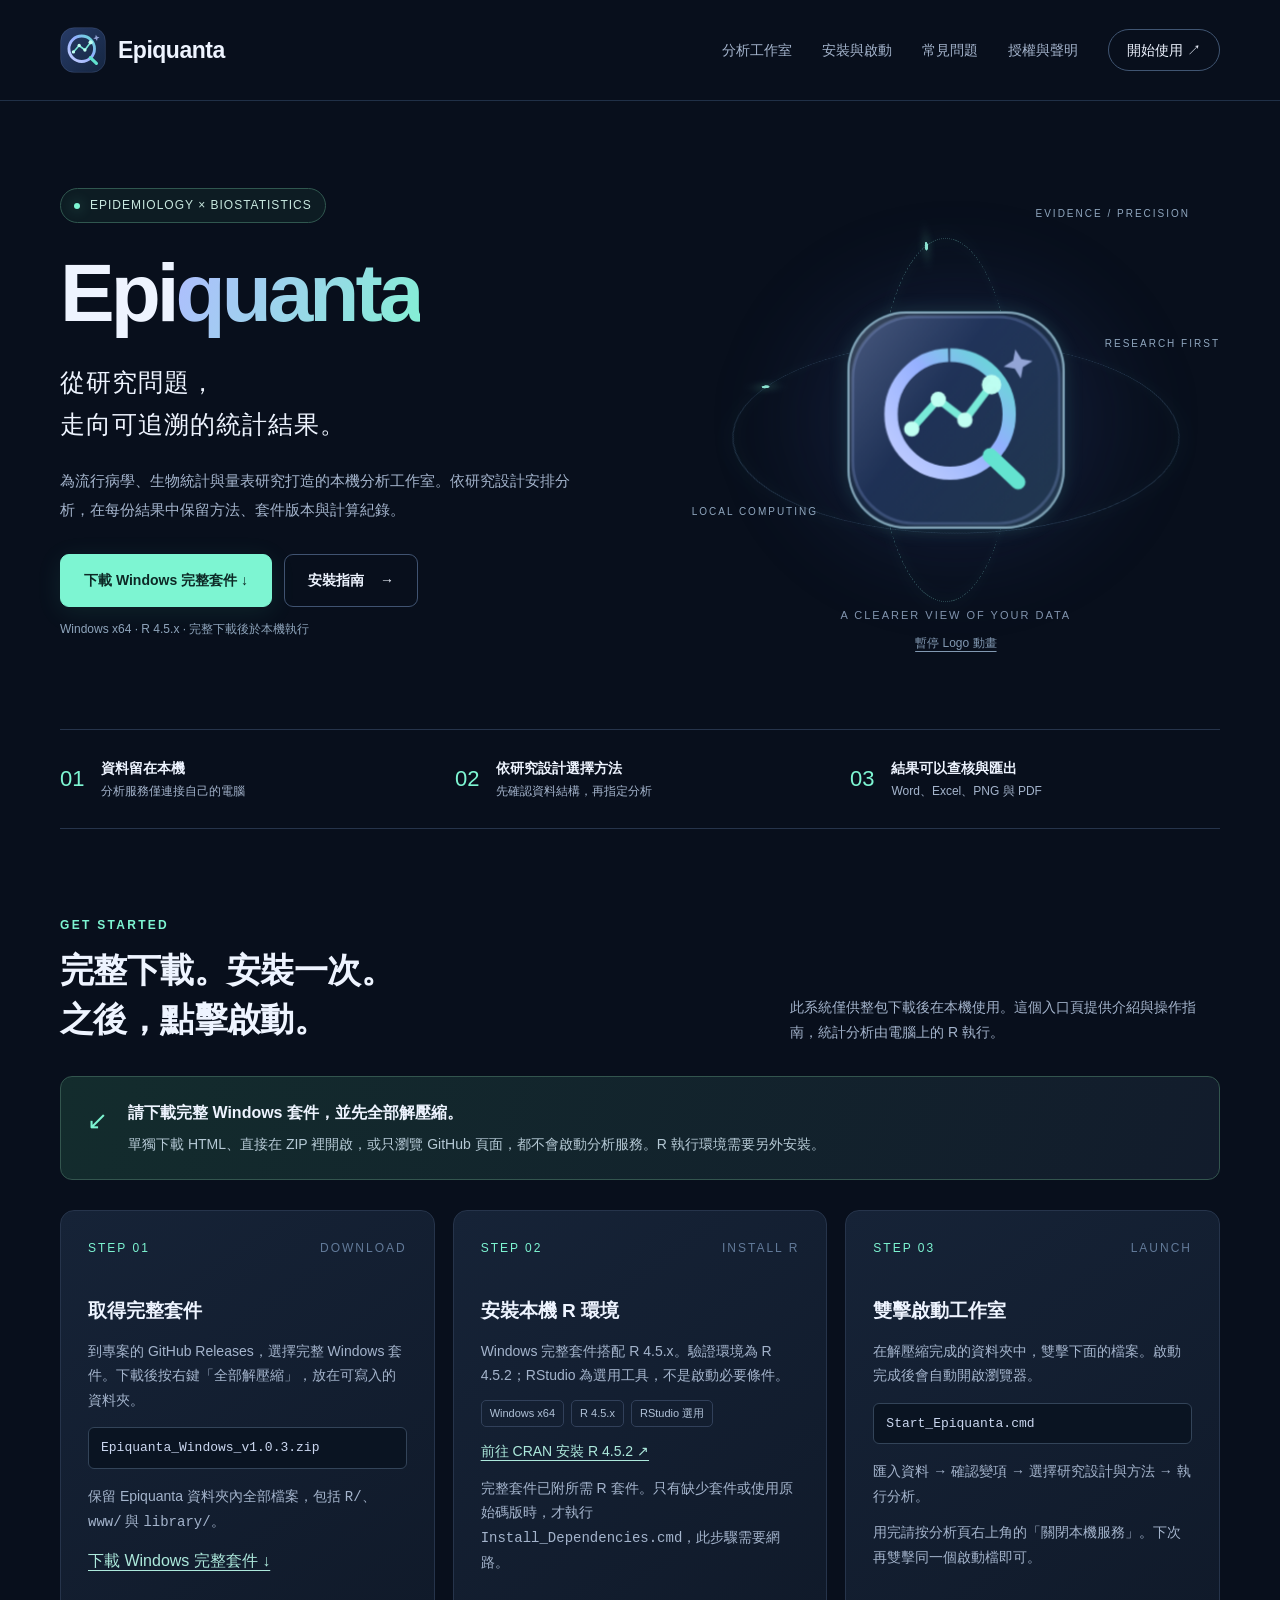
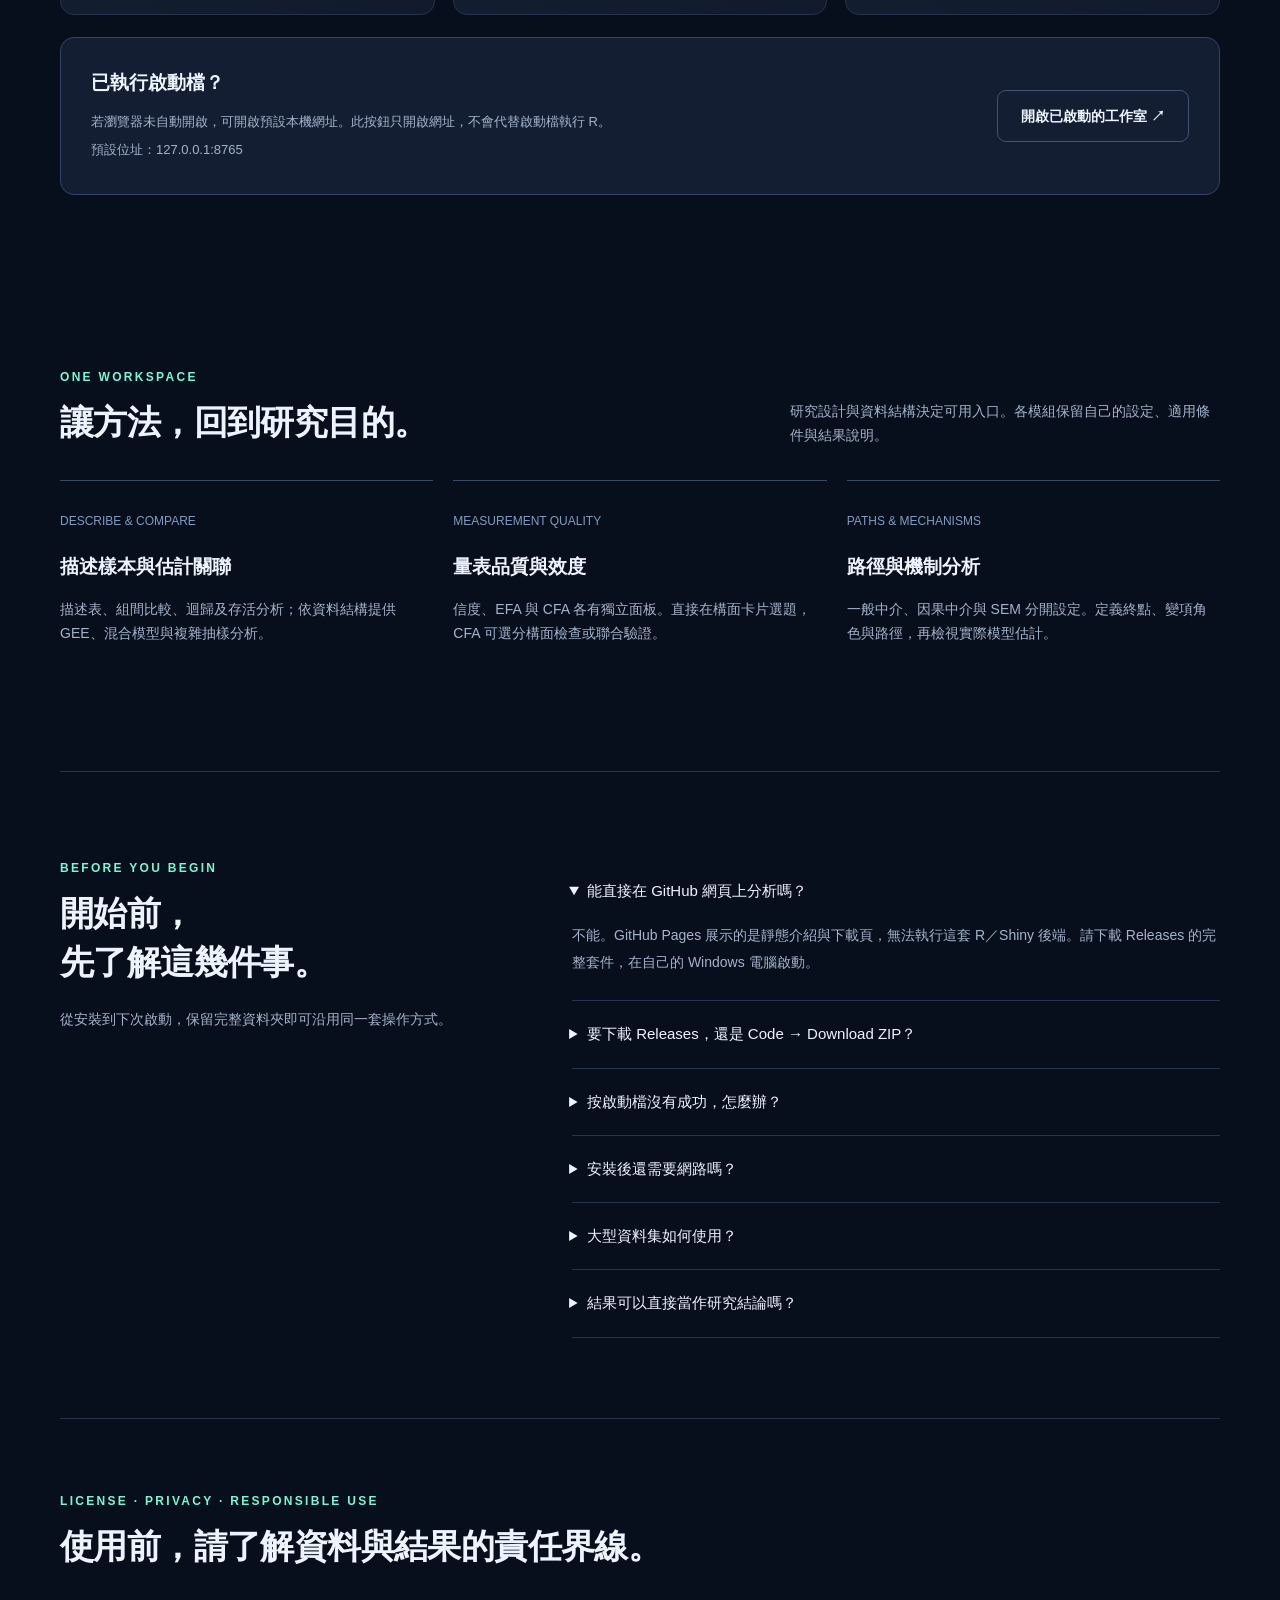
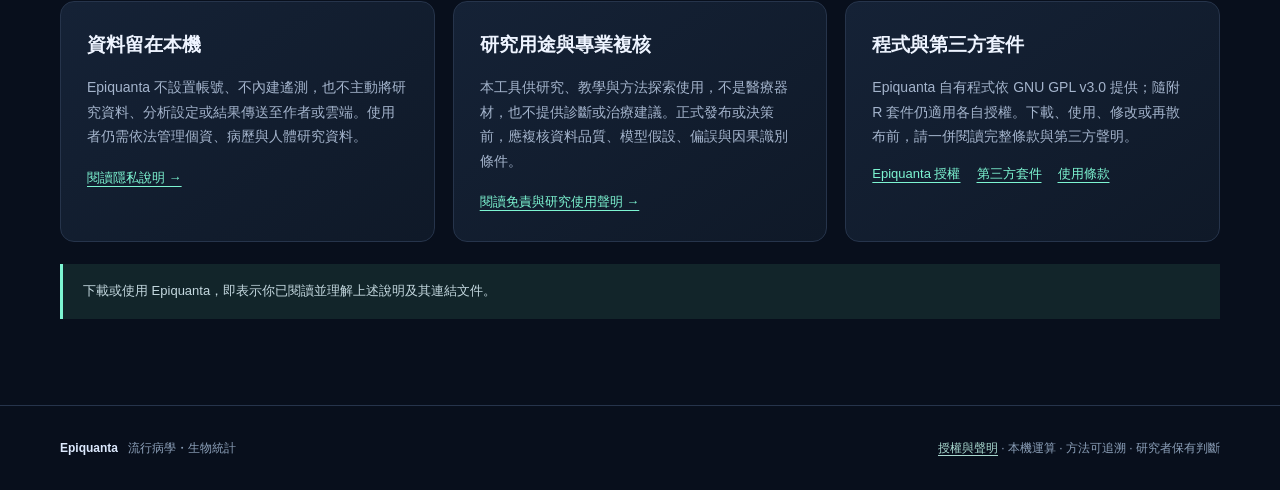
==== commit 836b3212: "Add files via upload" ====
--- a/index.html
+++ b/index.html
@@ -10,13 +10,13 @@
 <div class="facts"><div class="fact"><span>01</span><div><strong>資料留在本機</strong><small>分析服務僅連接自己的電腦</small></div></div><div class="fact"><span>02</span><div><strong>依研究設計選擇方法</strong><small>先確認資料結構，再指定分析</small></div></div><div class="fact"><span>03</span><div><strong>結果可以查核與匯出</strong><small>Word、Excel、PNG 與 PDF</small></div></div></div>
 <section id="install"><div class="section-head"><div><div class="eyebrow">GET STARTED</div><h2>完整下載。安裝一次。<br>之後，點擊啟動。</h2></div><p>此系統僅供整包下載後在本機使用。這個入口頁提供介紹與操作指南，統計分析由電腦上的 R 執行。</p></div>
 <div class="notice"><span class="icon" aria-hidden="true">↙</span><div><strong>請下載完整 Windows 套件，並先全部解壓縮。</strong><p>單獨下載 HTML、直接在 ZIP 裡開啟，或只瀏覽 GitHub 頁面，都不會啟動分析服務。R 執行環境需要另外安裝。</p></div></div>
-<div class="steps"><article class="step"><div class="step-no">STEP 01 <span>DOWNLOAD</span></div><h3>取得完整套件</h3><p>到專案的 GitHub Releases，選擇完整 Windows 套件。下載後按右鍵「全部解壓縮」，放在可寫入的資料夾。</p><div class="file-token">Epiquanta_Windows.zip</div><p>保留 Epiquanta 資料夾內全部檔案，包括 <code>R/</code>、<code>www/</code> 與 <code>library/</code>。</p><a data-download href="#download-help">完整套件下載方式 →</a></article>
+<div class="steps"><article class="step"><div class="step-no">STEP 01 <span>DOWNLOAD</span></div><h3>取得完整套件</h3><p>到專案的 GitHub Releases，選擇完整 Windows 套件。下載後按右鍵「全部解壓縮」，放在可寫入的資料夾。</p><div class="file-token">Epiquanta_Windows_v1.0.3.zip</div><p>保留 Epiquanta 資料夾內全部檔案，包括 <code>R/</code>、<code>www/</code> 與 <code>library/</code>。</p><a data-download href="#download-help">完整套件下載方式 →</a></article>
 <article class="step"><div class="step-no">STEP 02 <span>INSTALL R</span></div><h3>安裝本機 R 環境</h3><p>Windows 完整套件搭配 R 4.5.x。驗證環境為 R 4.5.2；RStudio 為選用工具，不是啟動必要條件。</p><div class="tag-row"><span>Windows x64</span><span>R 4.5.x</span><span>RStudio 選用</span></div><p><a href="https://cran.r-project.org/bin/windows/base/old/4.5.2/" target="_blank" rel="noopener noreferrer">前往 CRAN 安裝 R 4.5.2 ↗</a></p><p>完整套件已附所需 R 套件。只有缺少套件或使用原始碼版時，才執行 <code>Install_Dependencies.cmd</code>，此步驟需要網路。</p></article>
 <article class="step" id="launch"><div class="step-no">STEP 03 <span>LAUNCH</span></div><h3>雙擊啟動工作室</h3><p>在解壓縮完成的資料夾中，雙擊下面的檔案。啟動完成後會自動開啟瀏覽器。</p><div class="file-token">Start_Epiquanta.cmd</div><p>匯入資料 → 確認變項 → 選擇研究設計與方法 → 執行分析。</p><p>用完請按分析頁右上角的「關閉本機服務」。下次再雙擊同一個啟動檔即可。</p></article></div>
 <div class="launch-panel"><div><h3>已執行啟動檔？</h3><p>若瀏覽器未自動開啟，可開啟預設本機網址。此按鈕只開啟網址，不會代替啟動檔執行 R。</p><p class="micro">預設位址：127.0.0.1:8765</p></div><a class="btn" href="http://127.0.0.1:8765/" target="_blank" rel="noopener">開啟已啟動的工作室 ↗</a></div>
 </section>
 <section id="features"><div class="section-head"><div><div class="eyebrow">ONE WORKSPACE</div><h2>讓方法，回到研究目的。</h2></div><p>研究設計與資料結構決定可用入口。各模組保留自己的設定、適用條件與結果說明。</p></div><div class="features"><article class="feature"><span>DESCRIBE & COMPARE</span><h3>描述樣本與估計關聯</h3><p>描述表、組間比較、迴歸及存活分析；依資料結構提供 GEE、混合模型與複雜抽樣分析。</p></article><article class="feature"><span>MEASUREMENT QUALITY</span><h3>量表品質與效度</h3><p>信度、EFA 與 CFA 各有獨立面板。直接在構面卡片選題，CFA 可選分構面檢查或聯合驗證。</p></article><article class="feature"><span>PATHS & MECHANISMS</span><h3>路徑與機制分析</h3><p>一般中介、因果中介與 SEM 分開設定。定義終點、變項角色與路徑，再檢視實際模型估計。</p></article></div></section>
-<section id="faq" class="faq"><div><div class="eyebrow">BEFORE YOU BEGIN</div><h2>開始前，<br>先了解這幾件事。</h2><p>從安裝到下次啟動，保留完整資料夾即可沿用同一套操作方式。</p></div><div><details open><summary>能直接在 GitHub 網頁上分析嗎？</summary><p>不能。GitHub Pages 展示的是靜態介紹與下載頁，無法執行這套 R／Shiny 後端。請下載 Releases 的完整套件，在自己的 Windows 電腦啟動。</p></details><details id="download-help"><summary>要下載 Releases，還是 Code → Download ZIP？</summary><p id="release-status">一般使用者請到此專案 GitHub 的 Releases，下載 Epiquanta_Windows.zip。Code → Download ZIP 是原始碼版，沒有預先安裝的 library 套件，需要另外安裝相依套件。</p><p><a data-releases href="#install">查看完整套件與安裝步驟 →</a></p></details><details><summary>按啟動檔沒有成功，怎麼辦？</summary><p>先確認已完整解壓縮，並安裝 Windows x64 的 R 4.5.x。保留啟動時的錯誤訊息，查看 <code>logs/server-error.log</code> 與 <code>logs/launcher-error.log</code>。若提示缺少套件，執行 <code>Install_Dependencies.cmd</code>。若 8765 被其他程式占用，先關閉該程式再重啟。</p></details><details><summary>安裝後還需要網路嗎？</summary><p>完整套件與 R 安裝完成後，啟動及分析可在本機進行。首次下載 R、完整套件或補裝 R 套件需要網路；本程式沒有上傳研究資料到雲端分析的流程。</p></details><details><summary>大型資料集如何使用？</summary><p>進入工作室後選「本機大檔（免上傳）」，先讀取欄名並選擇必要欄位。資料與模型矩陣仍使用記憶體，所需 RAM 可能高於檔案大小。詳細操作可在工作室的「方法與操作」查看。</p></details><details><summary>結果可以直接當作研究結論嗎？</summary><p>結果反映你指定的資料與模型，仍需檢查研究設計、資料品質、模型假設及估計限制。軟體不會代替研究者決定變項、刪題或判定因果。</p></details></div></section>
+<section id="faq" class="faq"><div><div class="eyebrow">BEFORE YOU BEGIN</div><h2>開始前，<br>先了解這幾件事。</h2><p>從安裝到下次啟動，保留完整資料夾即可沿用同一套操作方式。</p></div><div><details open><summary>能直接在 GitHub 網頁上分析嗎？</summary><p>不能。GitHub Pages 展示的是靜態介紹與下載頁，無法執行這套 R／Shiny 後端。請下載 Releases 的完整套件，在自己的 Windows 電腦啟動。</p></details><details id="download-help"><summary>要下載 Releases，還是 Code → Download ZIP？</summary><p id="release-status">一般使用者請到此專案 GitHub 的 Releases，下載 Epiquanta_Windows_v1.0.3.zip。Code → Download ZIP 是原始碼版，沒有預先安裝的 library 套件，需要另外安裝相依套件。</p><p><a data-releases href="#install">查看完整套件與安裝步驟 →</a></p></details><details><summary>按啟動檔沒有成功，怎麼辦？</summary><p>先確認已完整解壓縮，並安裝 Windows x64 的 R 4.5.x。保留啟動時的錯誤訊息，查看 <code>logs/server-error.log</code> 與 <code>logs/launcher-error.log</code>。若提示缺少套件，執行 <code>Install_Dependencies.cmd</code>。若 8765 被其他程式占用，先關閉該程式再重啟。</p></details><details><summary>安裝後還需要網路嗎？</summary><p>完整套件與 R 安裝完成後，啟動及分析可在本機進行。首次下載 R、完整套件或補裝 R 套件需要網路；本程式沒有上傳研究資料到雲端分析的流程。</p></details><details><summary>大型資料集如何使用？</summary><p>進入工作室後選「本機大檔（免上傳）」，先讀取欄名並選擇必要欄位。資料與模型矩陣仍使用記憶體，所需 RAM 可能高於檔案大小。詳細操作可在工作室的「方法與操作」查看。</p></details><details><summary>結果可以直接當作研究結論嗎？</summary><p>結果反映你指定的資料與模型，仍需檢查研究設計、資料品質、模型假設及估計限制。軟體不會代替研究者決定變項、刪題或判定因果。</p></details></div></section>
 <section id="legal" class="legal"><div class="legal-head"><div class="eyebrow">LICENSE · PRIVACY · RESPONSIBLE USE</div><h2>使用前，請了解資料與結果的責任界線。</h2></div><div class="legal-grid"><article><h3>資料留在本機</h3><p>Epiquanta 不設置帳號、不內建遙測，也不主動將研究資料、分析設定或結果傳送至作者或雲端。使用者仍需依法管理個資、病歷與人體研究資料。</p><a href="PRIVACY.md">閱讀隱私說明 →</a></article><article><h3>研究用途與專業複核</h3><p>本工具供研究、教學與方法探索使用，不是醫療器材，也不提供診斷或治療建議。正式發布或決策前，應複核資料品質、模型假設、偏誤與因果識別條件。</p><a href="DISCLAIMER.md">閱讀免責與研究使用聲明 →</a></article><article><h3>程式與第三方套件</h3><p>Epiquanta 自有程式依 GNU GPL v3.0 提供；隨附 R 套件仍適用各自授權。下載、使用、修改或再散布前，請一併閱讀完整條款與第三方聲明。</p><div class="legal-links"><a href="LICENSE">Epiquanta 授權</a><a href="THIRD_PARTY_NOTICES.md">第三方套件</a><a href="TERMS.md">使用條款</a></div></article></div><p class="legal-consent">下載或使用 Epiquanta，即表示你已閱讀並理解上述說明及其連結文件。</p></section>
 </div></main><footer><div class="wrap footer-inner"><div><strong>Epiquanta</strong> &nbsp; 流行病學・生物統計</div><div><a href="#legal">授權與聲明</a> · 本機運算 · 方法可追溯 · 研究者保有判斷</div></div></footer>
 </body></html>
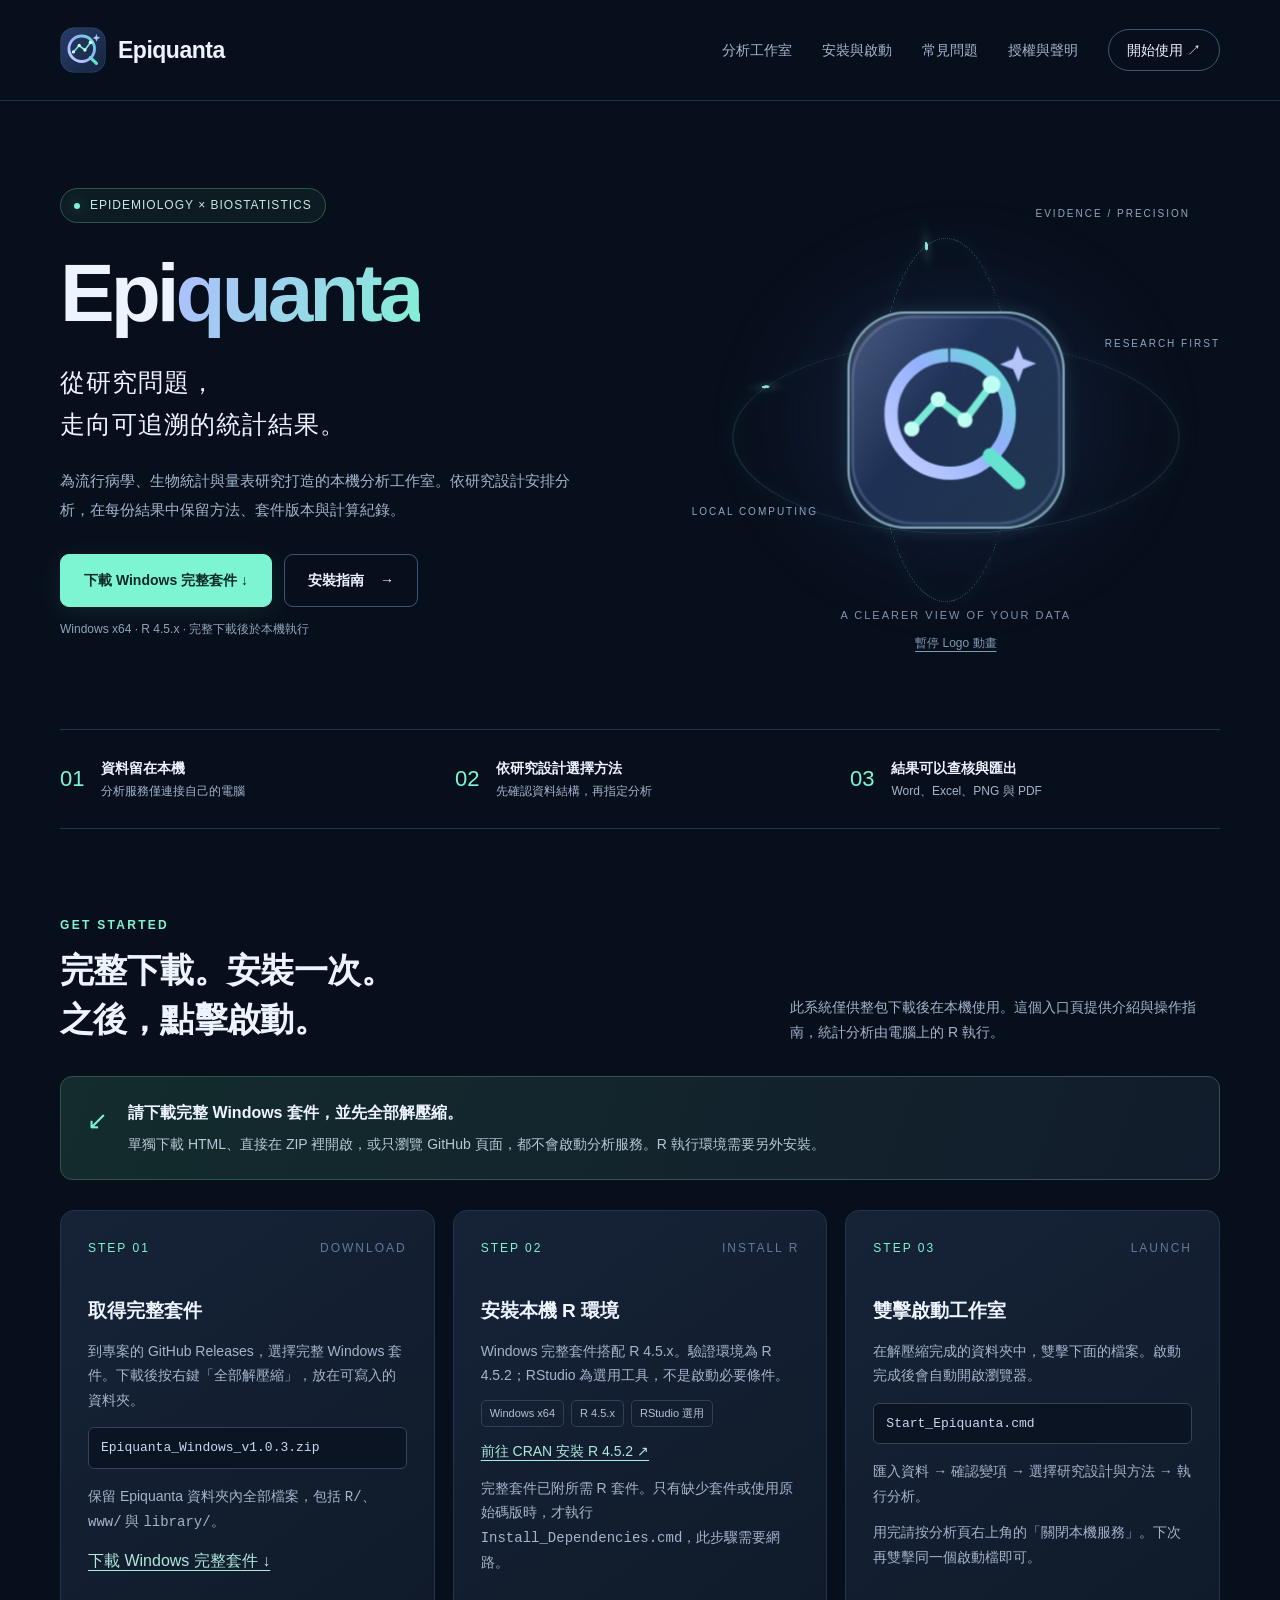
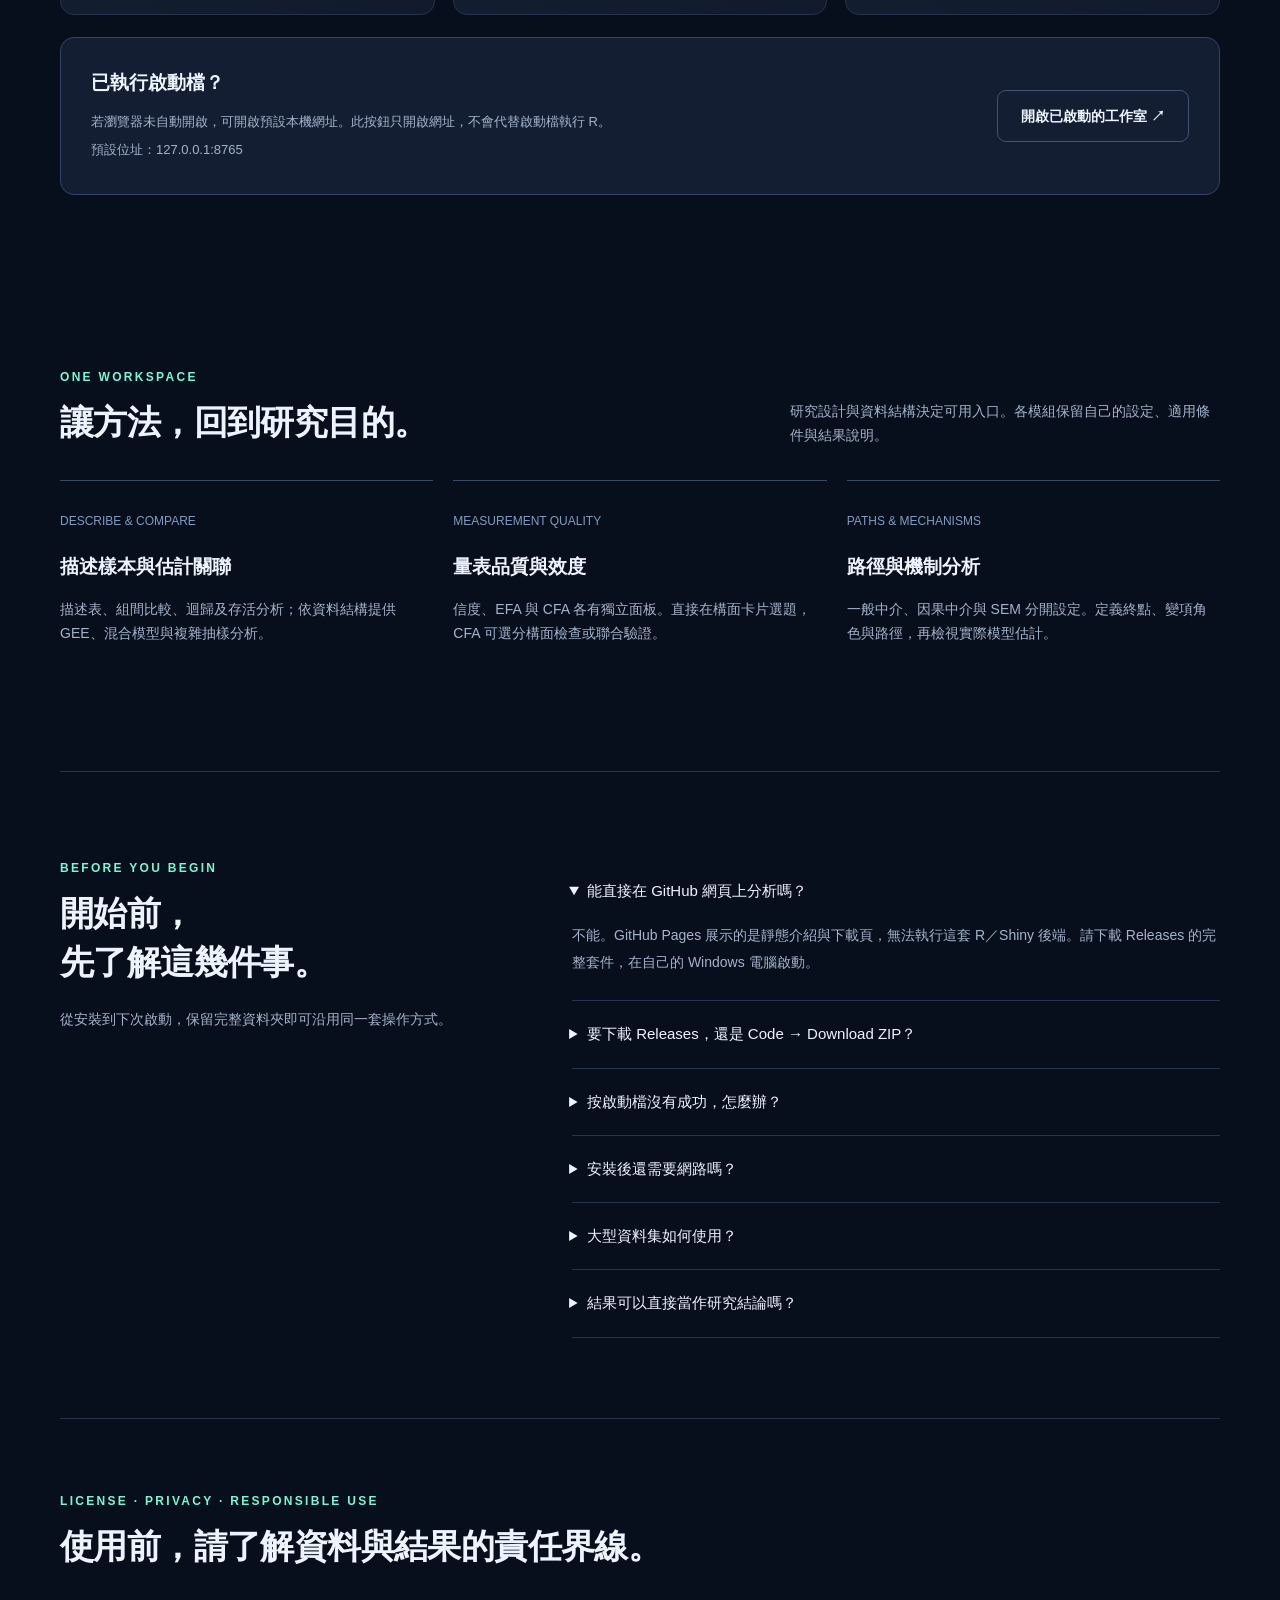
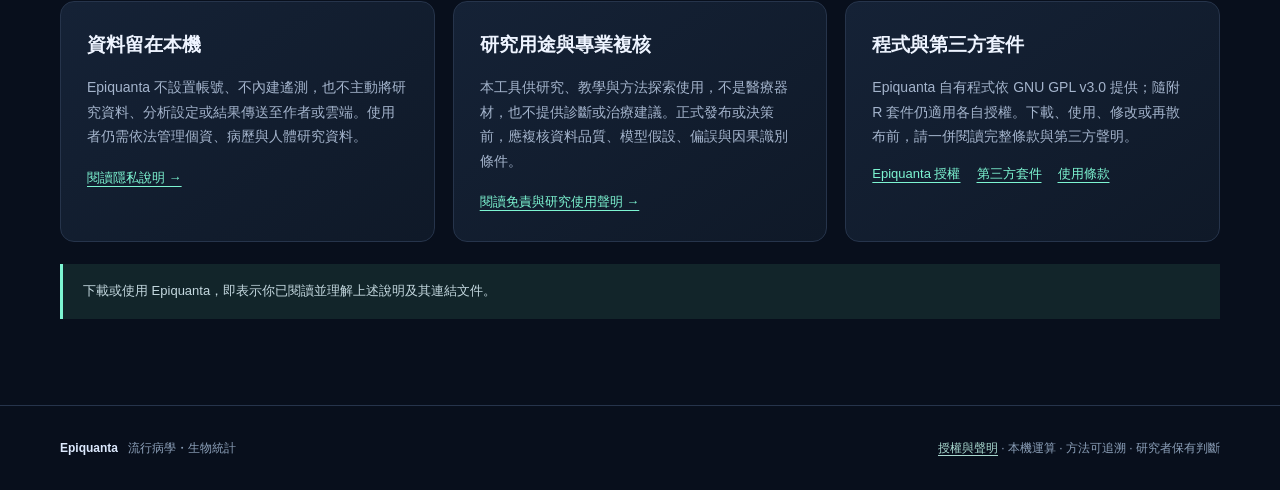
==== commit b6dbf63f: "Update index.html" ====
--- a/index.html
+++ b/index.html
@@ -1,6 +1,7 @@
 <!doctype html>
 <html lang="zh-Hant-TW">
-<head><meta charset="utf-8"><meta name="viewport" content="width=device-width,initial-scale=1"><meta name="description" content="Epiquanta 流行病學與生物統計工作室。下載 Windows 完整套件，在自己的電腦進行統計分析。"><meta name="theme-color" content="#080f1c"><title>Epiquanta｜流行病學與生物統計工作室</title><link rel="icon" href="epiquanta-favicon.svg" type="image/svg+xml"><link rel="stylesheet" href="site.css"><link rel="stylesheet" href="legal.css"><script src="config.js" defer></script><script src="site.js" defer></script></head>
+<head><meta charset="utf-8"><meta name="viewport" content="width=device-width,initial-scale=1"><meta name="description" content="Epiquanta 流行病學與生物統計工作室。下載 Windows 完整套件，在自己的電腦進行統計分析。"><meta name="theme-color" content="#080f1c"><title>Epiquanta｜流行病學與生物統計工作室</title><link rel="icon" href="epiquanta-favicon.svg" type="image/svg+xml"><link rel="stylesheet" href="site.css"><link rel="stylesheet" href="legal.css"><script src="config.js" defer></script><script src="site.js" defer></script>
+<meta name="google-site-verification" content="M4Mj8YEYcJwIEiyj0hDv42f-W0u0NwXSq5RxZGD_pNU" /></head>
 <body>
 <header><nav class="wrap nav" aria-label="主導覽"><a class="brand" href="#home"><img src="epiquanta-mark.svg" alt="">Epiquanta</a><div class="nav-links"><a href="#features">分析工作室</a><a href="#install">安裝與啟動</a><a href="#faq">常見問題</a><a href="#legal">授權與聲明</a><a class="nav-cta" href="#install">開始使用 ↗</a></div></nav></header>
 <main id="home">
